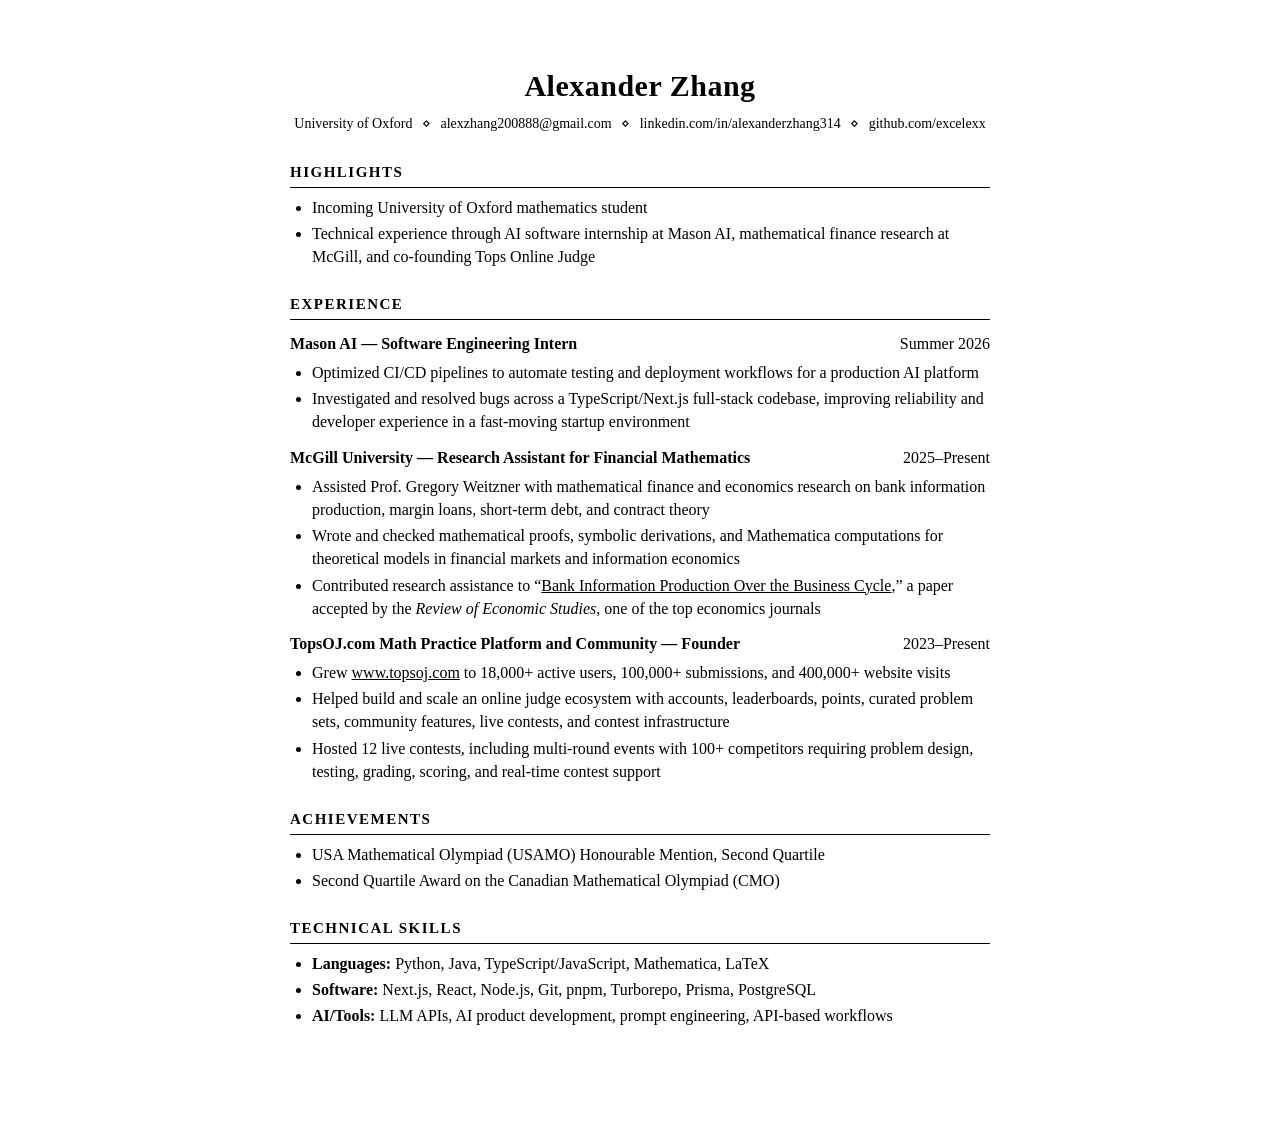
==== index.html @ 6cf53dfe "Update contact email and link Review of Economic Studies paper Co-Authored-By: Claude Opus 4.8 (1M c" ====
<!DOCTYPE html>
<html lang="en">
<head>
  <meta charset="utf-8">
  <meta name="viewport" content="width=device-width, initial-scale=1">
  <title>Alexander Zhang</title>
  <style>
    html {
      -webkit-text-size-adjust: 100%;
    }

    body {
      font-family: "Times New Roman", Times, serif;
      font-size: 16px;
      line-height: 1.45;
      color: #000;
      background: #fff;
      margin: 0;
    }

    .page {
      max-width: 700px;
      margin: 0 auto;
      padding: 64px 24px 96px;
    }

    h1 {
      text-align: center;
      font-size: 30px;
      font-weight: bold;
      margin: 0 0 6px;
      letter-spacing: 0.5px;
    }

    .contact {
      text-align: center;
      font-size: 14px;
      margin: 0 0 28px;
    }

    .contact a {
      color: #000;
      text-decoration: none;
    }

    .contact a:hover {
      text-decoration: underline;
    }

    .sep {
      margin: 0 6px;
      color: #000;
    }

    h2 {
      font-size: 15px;
      font-weight: bold;
      text-transform: uppercase;
      letter-spacing: 1.5px;
      margin: 26px 0 8px;
      padding-bottom: 3px;
      border-bottom: 1px solid #000;
    }

    .entry {
      display: flex;
      justify-content: space-between;
      align-items: baseline;
      gap: 12px;
      margin-top: 12px;
    }

    .entry .role {
      font-weight: bold;
    }

    .entry .date {
      white-space: nowrap;
    }

    ul {
      margin: 6px 0 0;
      padding-left: 22px;
    }

    li {
      margin: 3px 0;
    }

    a {
      color: #000;
    }

    em {
      font-style: italic;
    }

    @media (max-width: 480px) {
      .page { padding: 40px 18px 64px; }
      h1 { font-size: 26px; }
      .entry { flex-direction: column; gap: 0; }
    }
  </style>
</head>
<body>
  <main class="page">
    <h1>Alexander Zhang</h1>
    <p class="contact">
      University of Oxford
      <span class="sep">&#8900;</span>
      <a href="mailto:alexzhang200888@gmail.com">alexzhang200888@gmail.com</a>
      <span class="sep">&#8900;</span>
      <a href="https://www.linkedin.com/in/alexanderzhang314" target="_blank" rel="noopener">linkedin.com/in/alexanderzhang314</a>
      <span class="sep">&#8900;</span>
      <a href="https://github.com/excelexx" target="_blank" rel="noopener">github.com/excelexx</a>
    </p>

    <section>
      <h2>Highlights</h2>
      <ul>
        <li>Incoming University of Oxford mathematics student</li>
        <li>Technical experience through AI software internship at Mason AI, mathematical finance research at McGill, and co-founding Tops Online Judge</li>
      </ul>
    </section>

    <section>
      <h2>Experience</h2>

      <div class="entry">
        <span class="role">Mason AI &mdash; Software Engineering Intern</span>
        <span class="date">Summer 2026</span>
      </div>
      <ul>
        <li>Optimized CI/CD pipelines to automate testing and deployment workflows for a production AI platform</li>
        <li>Investigated and resolved bugs across a TypeScript/Next.js full-stack codebase, improving reliability and developer experience in a fast-moving startup environment</li>
      </ul>

      <div class="entry">
        <span class="role">McGill University &mdash; Research Assistant for Financial Mathematics</span>
        <span class="date">2025&ndash;Present</span>
      </div>
      <ul>
        <li>Assisted Prof. Gregory Weitzner with mathematical finance and economics research on bank information production, margin loans, short-term debt, and contract theory</li>
        <li>Wrote and checked mathematical proofs, symbolic derivations, and Mathematica computations for theoretical models in financial markets and information economics</li>
        <li>Contributed research assistance to &ldquo;<a href="https://www.restud.com/bank-information-production-over-the-business-cycle/" target="_blank" rel="noopener">Bank Information Production Over the Business Cycle</a>,&rdquo; a paper accepted by the <em>Review of Economic Studies</em>, one of the top economics journals</li>
      </ul>

      <div class="entry">
        <span class="role">TopsOJ.com Math Practice Platform and Community &mdash; Founder</span>
        <span class="date">2023&ndash;Present</span>
      </div>
      <ul>
        <li>Grew <a href="https://www.topsoj.com" target="_blank" rel="noopener">www.topsoj.com</a> to 18,000+ active users, 100,000+ submissions, and 400,000+ website visits</li>
        <li>Helped build and scale an online judge ecosystem with accounts, leaderboards, points, curated problem sets, community features, live contests, and contest infrastructure</li>
        <li>Hosted 12 live contests, including multi-round events with 100+ competitors requiring problem design, testing, grading, scoring, and real-time contest support</li>
      </ul>
    </section>

    <section>
      <h2>Achievements</h2>
      <ul>
        <li>USA Mathematical Olympiad (USAMO) Honourable Mention, Second Quartile</li>
        <li>Second Quartile Award on the Canadian Mathematical Olympiad (CMO)</li>
      </ul>
    </section>

    <section>
      <h2>Technical Skills</h2>
      <ul>
        <li><strong>Languages:</strong> Python, Java, TypeScript/JavaScript, Mathematica, LaTeX</li>
        <li><strong>Software:</strong> Next.js, React, Node.js, Git, pnpm, Turborepo, Prisma, PostgreSQL</li>
        <li><strong>AI/Tools:</strong> LLM APIs, AI product development, prompt engineering, API-based workflows</li>
      </ul>
    </section>
  </main>
</body>
</html>
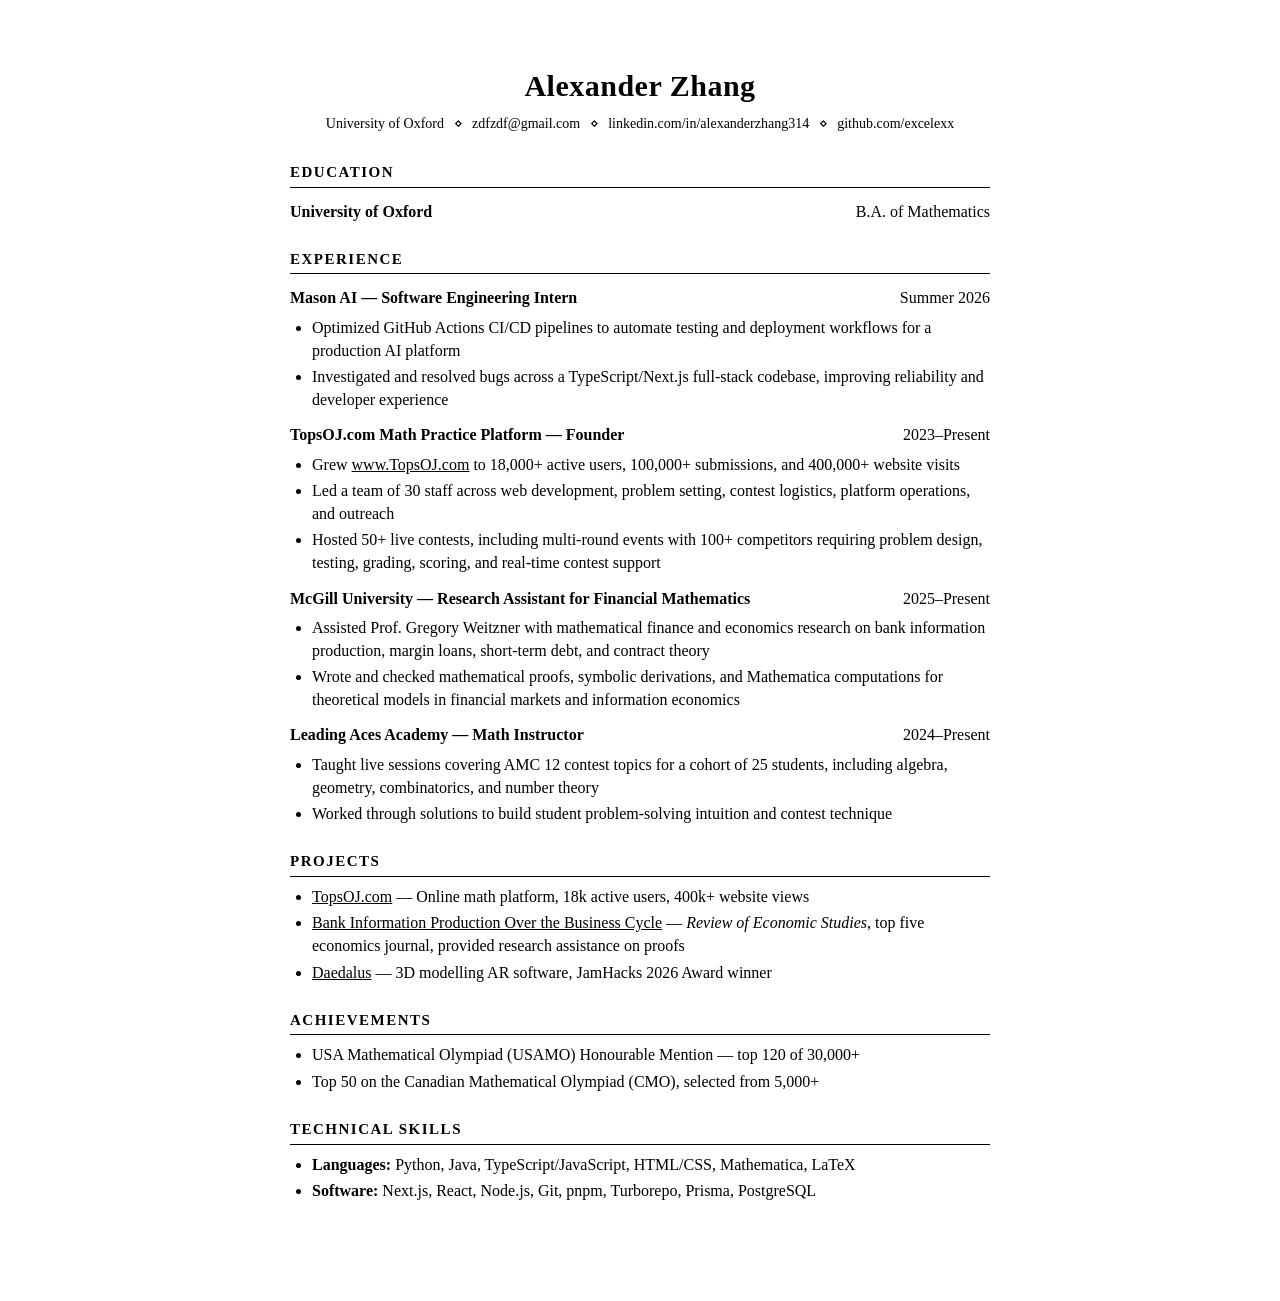
==== commit fa005b3f: "Update site content to match latest resume Restructure the personal site to mirror the resume: add E" ====
--- a/index.html
+++ b/index.html
@@ -108,7 +108,7 @@
     <p class="contact">
       University of Oxford
       <span class="sep">&#8900;</span>
-      <a href="mailto:alexzhang200888@gmail.com">alexzhang200888@gmail.com</a>
+      <a href="mailto:zdfzdf@gmail.com">zdfzdf@gmail.com</a>
       <span class="sep">&#8900;</span>
       <a href="https://www.linkedin.com/in/alexanderzhang314" target="_blank" rel="noopener">linkedin.com/in/alexanderzhang314</a>
       <span class="sep">&#8900;</span>
@@ -116,11 +116,11 @@
     </p>
 
     <section>
-      <h2>Highlights</h2>
-      <ul>
-        <li>Incoming University of Oxford mathematics student</li>
-        <li>Technical experience through AI software internship at Mason AI, mathematical finance research at McGill, and co-founding Tops Online Judge</li>
-      </ul>
+      <h2>Education</h2>
+      <div class="entry">
+        <span class="role">University of Oxford</span>
+        <span class="date">B.A. of Mathematics</span>
+      </div>
     </section>
 
     <section>
@@ -131,8 +131,18 @@
         <span class="date">Summer 2026</span>
       </div>
       <ul>
-        <li>Optimized CI/CD pipelines to automate testing and deployment workflows for a production AI platform</li>
-        <li>Investigated and resolved bugs across a TypeScript/Next.js full-stack codebase, improving reliability and developer experience in a fast-moving startup environment</li>
+        <li>Optimized GitHub Actions CI/CD pipelines to automate testing and deployment workflows for a production AI platform</li>
+        <li>Investigated and resolved bugs across a TypeScript/Next.js full-stack codebase, improving reliability and developer experience</li>
+      </ul>
+
+      <div class="entry">
+        <span class="role">TopsOJ.com Math Practice Platform &mdash; Founder</span>
+        <span class="date">2023&ndash;Present</span>
+      </div>
+      <ul>
+        <li>Grew <a href="https://www.topsoj.com" target="_blank" rel="noopener">www.TopsOJ.com</a> to 18,000+ active users, 100,000+ submissions, and 400,000+ website visits</li>
+        <li>Led a team of 30 staff across web development, problem setting, contest logistics, platform operations, and outreach</li>
+        <li>Hosted 50+ live contests, including multi-round events with 100+ competitors requiring problem design, testing, grading, scoring, and real-time contest support</li>
       </ul>
 
       <div class="entry">
@@ -142,34 +152,40 @@
       <ul>
         <li>Assisted Prof. Gregory Weitzner with mathematical finance and economics research on bank information production, margin loans, short-term debt, and contract theory</li>
         <li>Wrote and checked mathematical proofs, symbolic derivations, and Mathematica computations for theoretical models in financial markets and information economics</li>
-        <li>Contributed research assistance to &ldquo;<a href="https://www.restud.com/bank-information-production-over-the-business-cycle/" target="_blank" rel="noopener">Bank Information Production Over the Business Cycle</a>,&rdquo; a paper accepted by the <em>Review of Economic Studies</em>, one of the top economics journals</li>
       </ul>
 
       <div class="entry">
-        <span class="role">TopsOJ.com Math Practice Platform and Community &mdash; Founder</span>
-        <span class="date">2023&ndash;Present</span>
+        <span class="role">Leading Aces Academy &mdash; Math Instructor</span>
+        <span class="date">2024&ndash;Present</span>
       </div>
       <ul>
-        <li>Grew <a href="https://www.topsoj.com" target="_blank" rel="noopener">www.topsoj.com</a> to 18,000+ active users, 100,000+ submissions, and 400,000+ website visits</li>
-        <li>Helped build and scale an online judge ecosystem with accounts, leaderboards, points, curated problem sets, community features, live contests, and contest infrastructure</li>
-        <li>Hosted 12 live contests, including multi-round events with 100+ competitors requiring problem design, testing, grading, scoring, and real-time contest support</li>
+        <li>Taught live sessions covering AMC 12 contest topics for a cohort of 25 students, including algebra, geometry, combinatorics, and number theory</li>
+        <li>Worked through solutions to build student problem-solving intuition and contest technique</li>
+      </ul>
+    </section>
+
+    <section>
+      <h2>Projects</h2>
+      <ul>
+        <li><a href="https://www.topsoj.com" target="_blank" rel="noopener">TopsOJ.com</a> &mdash; Online math platform, 18k active users, 400k+ website views</li>
+        <li><a href="https://www.restud.com/bank-information-production-over-the-business-cycle/" target="_blank" rel="noopener">Bank Information Production Over the Business Cycle</a> &mdash; <em>Review of Economic Studies</em>, top five economics journal, provided research assistance on proofs</li>
+        <li><a href="https://github.com/Festyve/Daedalus" target="_blank" rel="noopener">Daedalus</a> &mdash; 3D modelling AR software, JamHacks 2026 Award winner</li>
       </ul>
     </section>
 
     <section>
       <h2>Achievements</h2>
       <ul>
-        <li>USA Mathematical Olympiad (USAMO) Honourable Mention, Second Quartile</li>
-        <li>Second Quartile Award on the Canadian Mathematical Olympiad (CMO)</li>
+        <li>USA Mathematical Olympiad (USAMO) Honourable Mention &mdash; top 120 of 30,000+</li>
+        <li>Top 50 on the Canadian Mathematical Olympiad (CMO), selected from 5,000+</li>
       </ul>
     </section>
 
     <section>
       <h2>Technical Skills</h2>
       <ul>
-        <li><strong>Languages:</strong> Python, Java, TypeScript/JavaScript, Mathematica, LaTeX</li>
+        <li><strong>Languages:</strong> Python, Java, TypeScript/JavaScript, HTML/CSS, Mathematica, LaTeX</li>
         <li><strong>Software:</strong> Next.js, React, Node.js, Git, pnpm, Turborepo, Prisma, PostgreSQL</li>
-        <li><strong>AI/Tools:</strong> LLM APIs, AI product development, prompt engineering, API-based workflows</li>
       </ul>
     </section>
   </main>
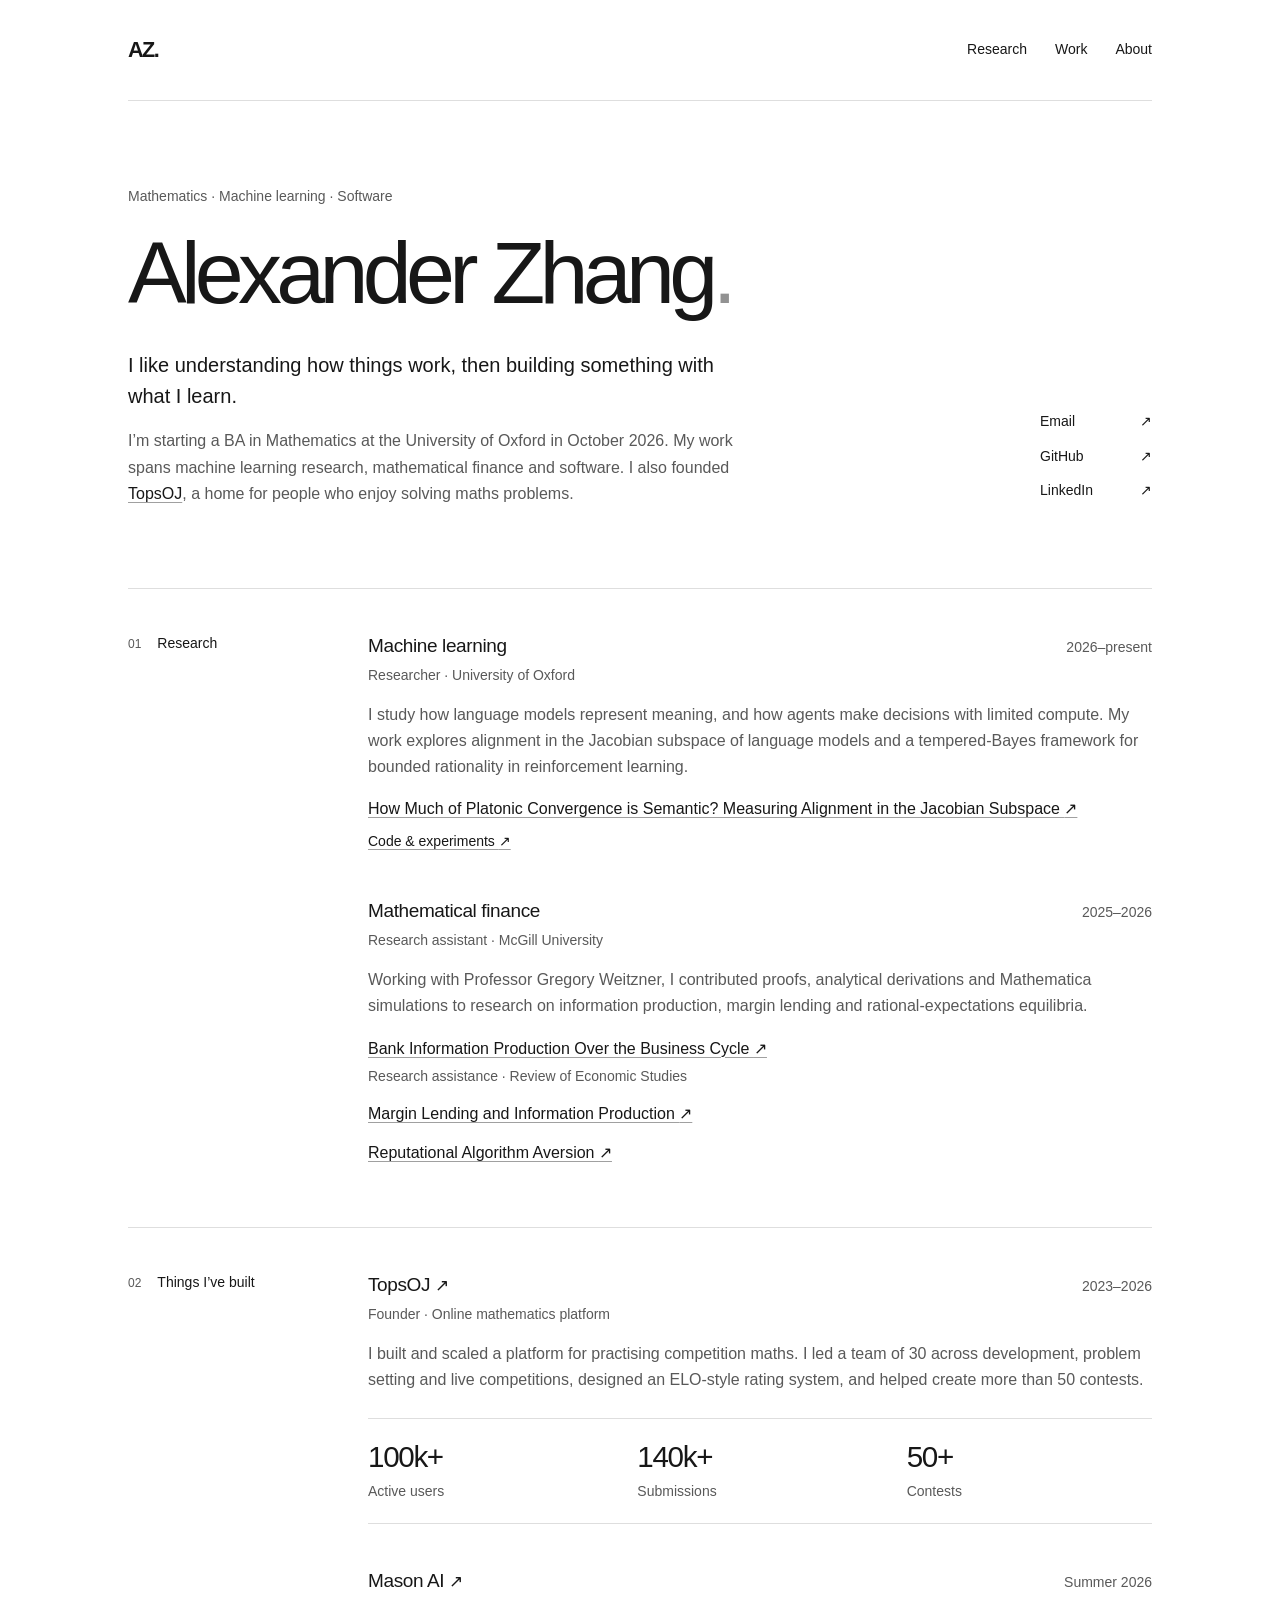
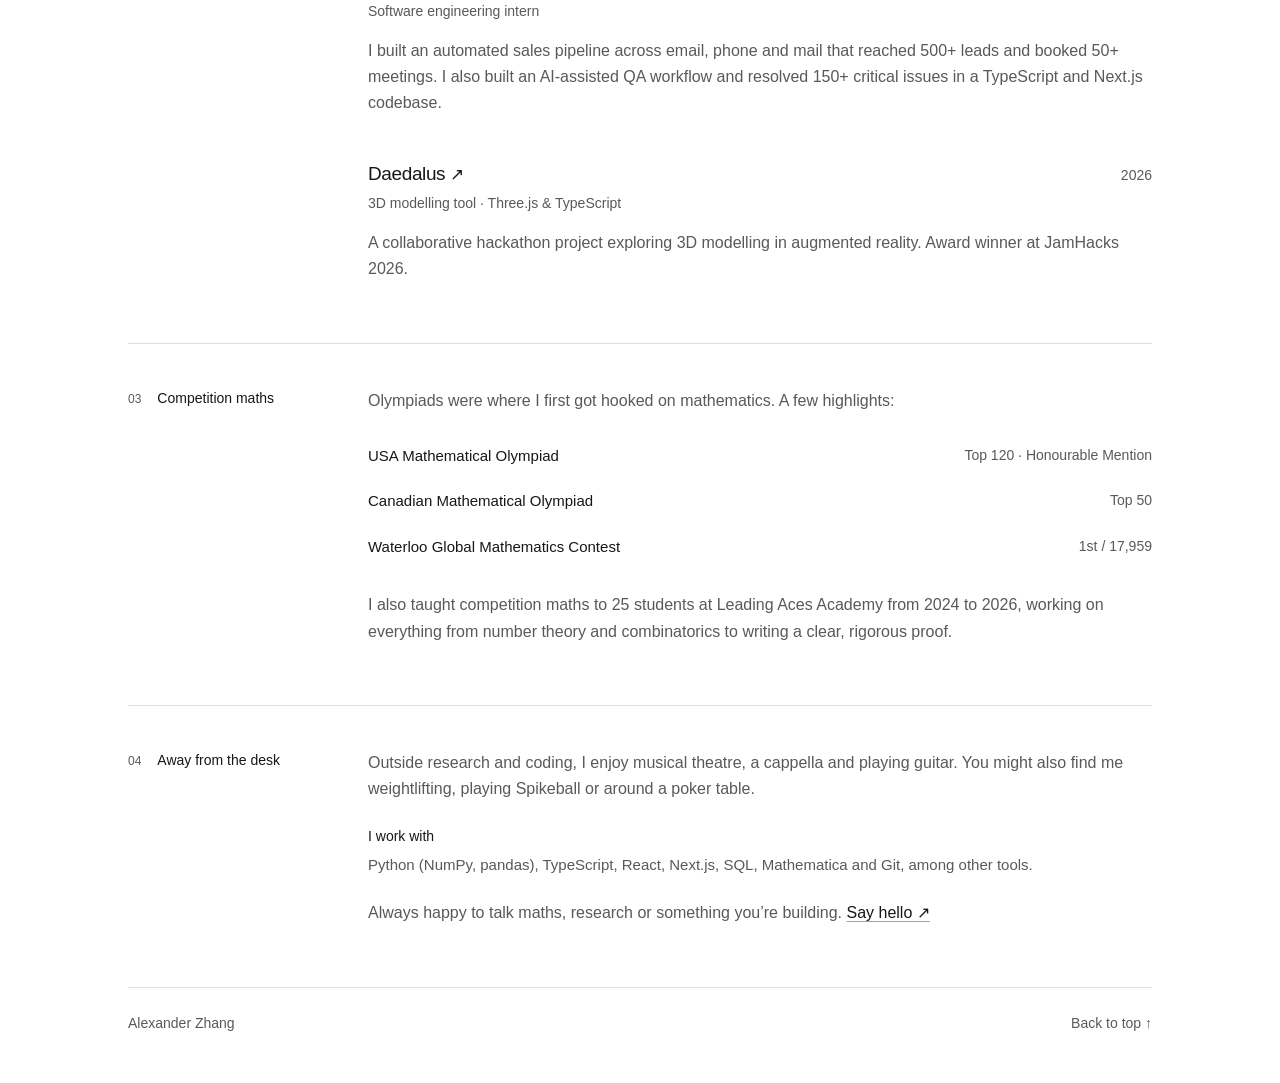
==== commit 84e648bd: "Redesign personal website with updated research and projects" ====
--- a/index.html
+++ b/index.html
@@ -1,193 +1,159 @@
 <!DOCTYPE html>
 <html lang="en">
-<head>
-  <meta charset="utf-8">
-  <meta name="viewport" content="width=device-width, initial-scale=1">
-  <title>Alexander Zhang</title>
-  <style>
-    html {
-      -webkit-text-size-adjust: 100%;
-    }
+  <head>
+    <meta charset="utf-8">
+    <meta name="viewport" content="width=device-width, initial-scale=1">
+    <meta name="color-scheme" content="light">
+    <meta name="theme-color" content="#ffffff">
+    <meta name="description" content="Alexander Zhang — mathematics, machine learning research and software. Incoming Oxford mathematics student, researcher and founder of TopsOJ.">
+    <meta property="og:type" content="website">
+    <meta property="og:title" content="Alexander Zhang">
+    <meta property="og:description" content="Mathematics, machine learning research and software. Starting Mathematics at Oxford in October 2026.">
+    <meta property="og:url" content="https://excelexx.github.io/">
+    <link rel="canonical" href="https://excelexx.github.io/">
+    <link rel="stylesheet" href="styles.css">
+    <title>Alexander Zhang</title>
+  </head>
+  <body id="top">
+    <a class="skip-link" href="#main">Skip to content</a>
+    <div class="page">
+      <header class="site-header">
+        <a class="wordmark" href="#top" aria-label="Alexander Zhang, back to top">AZ.</a>
+        <nav aria-label="Main navigation">
+          <a href="#research">Research</a>
+          <a href="#work">Work</a>
+          <a href="#about">About</a>
+        </nav>
+      </header>
 
-    body {
-      font-family: "Times New Roman", Times, serif;
-      font-size: 16px;
-      line-height: 1.45;
-      color: #000;
-      background: #fff;
-      margin: 0;
-    }
+      <main id="main" tabindex="-1">
+        <section class="intro" aria-labelledby="name">
+          <p class="eyebrow">Mathematics · Machine learning · Software</p>
+          <h1 id="name">Alexander Zhang<span class="name-period">.</span></h1>
+          <div class="intro-bottom">
+            <div class="intro-copy">
+              <p>I like understanding how things work, then building something with what I learn.</p>
+              <p>I’m starting a BA in Mathematics at the University of Oxford in October 2026. My work spans machine learning research, mathematical finance and software. I also founded <a href="https://www.topsoj.com">TopsOJ</a>, a home for people who enjoy solving maths problems.</p>
+            </div>
+            <ul class="contact-links" aria-label="Contact and profiles">
+              <li><a href="mailto:alexzhang200888@gmail.com">Email <span aria-hidden="true">↗</span></a></li>
+              <li><a href="https://github.com/excelexx">GitHub <span aria-hidden="true">↗</span></a></li>
+              <li><a href="https://www.linkedin.com/in/alexanderzhang314">LinkedIn <span aria-hidden="true">↗</span></a></li>
+            </ul>
+          </div>
+        </section>
 
-    .page {
-      max-width: 700px;
-      margin: 0 auto;
-      padding: 64px 24px 96px;
-    }
+        <section class="section" id="research" aria-labelledby="research-heading">
+          <div class="section-label">
+            <span class="section-number" aria-hidden="true">01</span>
+            <h2 id="research-heading">Research</h2>
+          </div>
+          <div class="section-content">
+            <article class="entry">
+              <div class="entry-heading">
+                <h3>Machine learning</h3>
+                <p class="date">2026–present</p>
+              </div>
+              <p class="role">Researcher · University of Oxford</p>
+              <p>I study how language models represent meaning, and how agents make decisions with limited compute. My work explores alignment in the Jacobian subspace of language models and a tempered-Bayes framework for bounded rationality in reinforcement learning.</p>
+              <a class="paper-link" href="https://github.com/excelexx/jspace-convergence/blob/main/paper/neurips_2026.pdf">
+                How Much of Platonic Convergence is Semantic? Measuring Alignment in the Jacobian Subspace <span aria-hidden="true">↗</span>
+              </a>
+              <p class="entry-links"><a href="https://github.com/excelexx/jspace-convergence">Code &amp; experiments <span aria-hidden="true">↗</span></a></p>
+            </article>
 
-    h1 {
-      text-align: center;
-      font-size: 30px;
-      font-weight: bold;
-      margin: 0 0 6px;
-      letter-spacing: 0.5px;
-    }
+            <article class="entry">
+              <div class="entry-heading">
+                <h3>Mathematical finance</h3>
+                <p class="date">2025–2026</p>
+              </div>
+              <p class="role">Research assistant · McGill University</p>
+              <p>Working with Professor Gregory Weitzner, I contributed proofs, analytical derivations and Mathematica simulations to research on information production, margin lending and rational-expectations equilibria.</p>
+              <ul class="paper-list">
+                <li>
+                  <a href="https://www.restud.com/bank-information-production-over-the-business-cycle/">Bank Information Production Over the Business Cycle <span aria-hidden="true">↗</span></a>
+                  <span class="paper-note">Research assistance · Review of Economic Studies</span>
+                </li>
+                <li><a href="https://papers.ssrn.com/sol3/papers.cfm?abstract_id=3488797">Margin Lending and Information Production <span aria-hidden="true">↗</span></a></li>
+                <li><a href="https://arxiv.org/abs/2402.15418">Reputational Algorithm Aversion <span aria-hidden="true">↗</span></a></li>
+              </ul>
+            </article>
+          </div>
+        </section>
 
-    .contact {
-      text-align: center;
-      font-size: 14px;
-      margin: 0 0 28px;
-    }
+        <section class="section" id="work" aria-labelledby="work-heading">
+          <div class="section-label">
+            <span class="section-number" aria-hidden="true">02</span>
+            <h2 id="work-heading">Things I’ve built</h2>
+          </div>
+          <div class="section-content">
+            <article class="entry">
+              <div class="entry-heading">
+                <h3><a href="https://www.topsoj.com">TopsOJ <span aria-hidden="true">↗</span></a></h3>
+                <p class="date">2023–2026</p>
+              </div>
+              <p class="role">Founder · Online mathematics platform</p>
+              <p>I built and scaled a platform for practising competition maths. I led a team of 30 across development, problem setting and live competitions, designed an ELO-style rating system, and helped create more than 50 contests.</p>
+              <dl class="stats">
+                <div><dt>Active users</dt><dd>100k+</dd></div>
+                <div><dt>Submissions</dt><dd>140k+</dd></div>
+                <div><dt>Contests</dt><dd>50+</dd></div>
+              </dl>
+            </article>
 
-    .contact a {
-      color: #000;
-      text-decoration: none;
-    }
+            <article class="entry">
+              <div class="entry-heading">
+                <h3><a href="https://usemason.ai">Mason AI <span aria-hidden="true">↗</span></a></h3>
+                <p class="date">Summer 2026</p>
+              </div>
+              <p class="role">Software engineering intern</p>
+              <p>I built an automated sales pipeline across email, phone and mail that reached 500+ leads and booked 50+ meetings. I also built an AI-assisted QA workflow and resolved 150+ critical issues in a TypeScript and Next.js codebase.</p>
+            </article>
 
-    .contact a:hover {
-      text-decoration: underline;
-    }
+            <article class="entry">
+              <div class="entry-heading">
+                <h3><a href="https://github.com/Festyve/Daedalus">Daedalus <span aria-hidden="true">↗</span></a></h3>
+                <p class="date">2026</p>
+              </div>
+              <p class="role">3D modelling tool · Three.js &amp; TypeScript</p>
+              <p>A collaborative hackathon project exploring 3D modelling in augmented reality. Award winner at JamHacks 2026.</p>
+            </article>
+          </div>
+        </section>
 
-    .sep {
-      margin: 0 6px;
-      color: #000;
-    }
+        <section class="section" aria-labelledby="maths-heading">
+          <div class="section-label">
+            <span class="section-number" aria-hidden="true">03</span>
+            <h2 id="maths-heading">Competition maths</h2>
+          </div>
+          <div class="section-content">
+            <p class="section-intro">Olympiads were where I first got hooked on mathematics. A few highlights:</p>
+            <dl class="distinctions">
+              <div><dt>USA Mathematical Olympiad</dt><dd>Top 120 · Honourable Mention</dd></div>
+              <div><dt>Canadian Mathematical Olympiad</dt><dd>Top 50</dd></div>
+              <div><dt>Waterloo Global Mathematics Contest</dt><dd>1st / 17,959</dd></div>
+            </dl>
+            <p>I also taught competition maths to 25 students at Leading Aces Academy from 2024 to 2026, working on everything from number theory and combinatorics to writing a clear, rigorous proof.</p>
+          </div>
+        </section>
 
-    h2 {
-      font-size: 15px;
-      font-weight: bold;
-      text-transform: uppercase;
-      letter-spacing: 1.5px;
-      margin: 26px 0 8px;
-      padding-bottom: 3px;
-      border-bottom: 1px solid #000;
-    }
+        <section class="section" id="about" aria-labelledby="about-heading">
+          <div class="section-label">
+            <span class="section-number" aria-hidden="true">04</span>
+            <h2 id="about-heading">Away from the desk</h2>
+          </div>
+          <div class="section-content about-copy">
+            <p>Outside research and coding, I enjoy musical theatre, a cappella and playing guitar. You might also find me weightlifting, playing Spikeball or around a poker table.</p>
+            <p class="toolkit"><span class="small-label">I work with</span>Python (NumPy, pandas), TypeScript, React, Next.js, SQL, Mathematica and Git, among other tools.</p>
+            <p class="say-hello">Always happy to talk maths, research or something you’re building. <a href="mailto:alexzhang200888@gmail.com">Say hello <span aria-hidden="true">↗</span></a></p>
+          </div>
+        </section>
+      </main>
 
-    .entry {
-      display: flex;
-      justify-content: space-between;
-      align-items: baseline;
-      gap: 12px;
-      margin-top: 12px;
-    }
-
-    .entry .role {
-      font-weight: bold;
-    }
-
-    .entry .date {
-      white-space: nowrap;
-    }
-
-    ul {
-      margin: 6px 0 0;
-      padding-left: 22px;
-    }
-
-    li {
-      margin: 3px 0;
-    }
-
-    a {
-      color: #000;
-    }
-
-    em {
-      font-style: italic;
-    }
-
-    @media (max-width: 480px) {
-      .page { padding: 40px 18px 64px; }
-      h1 { font-size: 26px; }
-      .entry { flex-direction: column; gap: 0; }
-    }
-  </style>
-</head>
-<body>
-  <main class="page">
-    <h1>Alexander Zhang</h1>
-    <p class="contact">
-      University of Oxford
-      <span class="sep">&#8900;</span>
-      <a href="mailto:zdfzdf@gmail.com">zdfzdf@gmail.com</a>
-      <span class="sep">&#8900;</span>
-      <a href="https://www.linkedin.com/in/alexanderzhang314" target="_blank" rel="noopener">linkedin.com/in/alexanderzhang314</a>
-      <span class="sep">&#8900;</span>
-      <a href="https://github.com/excelexx" target="_blank" rel="noopener">github.com/excelexx</a>
-    </p>
-
-    <section>
-      <h2>Education</h2>
-      <div class="entry">
-        <span class="role">University of Oxford</span>
-        <span class="date">B.A. of Mathematics</span>
-      </div>
-    </section>
-
-    <section>
-      <h2>Experience</h2>
-
-      <div class="entry">
-        <span class="role">Mason AI &mdash; Software Engineering Intern</span>
-        <span class="date">Summer 2026</span>
-      </div>
-      <ul>
-        <li>Optimized GitHub Actions CI/CD pipelines to automate testing and deployment workflows for a production AI platform</li>
-        <li>Investigated and resolved bugs across a TypeScript/Next.js full-stack codebase, improving reliability and developer experience</li>
-      </ul>
-
-      <div class="entry">
-        <span class="role">TopsOJ.com Math Practice Platform &mdash; Founder</span>
-        <span class="date">2023&ndash;Present</span>
-      </div>
-      <ul>
-        <li>Grew <a href="https://www.topsoj.com" target="_blank" rel="noopener">www.TopsOJ.com</a> to 18,000+ active users, 100,000+ submissions, and 400,000+ website visits</li>
-        <li>Led a team of 30 staff across web development, problem setting, contest logistics, platform operations, and outreach</li>
-        <li>Hosted 50+ live contests, including multi-round events with 100+ competitors requiring problem design, testing, grading, scoring, and real-time contest support</li>
-      </ul>
-
-      <div class="entry">
-        <span class="role">McGill University &mdash; Research Assistant for Financial Mathematics</span>
-        <span class="date">2025&ndash;Present</span>
-      </div>
-      <ul>
-        <li>Assisted Prof. Gregory Weitzner with mathematical finance and economics research on bank information production, margin loans, short-term debt, and contract theory</li>
-        <li>Wrote and checked mathematical proofs, symbolic derivations, and Mathematica computations for theoretical models in financial markets and information economics</li>
-      </ul>
-
-      <div class="entry">
-        <span class="role">Leading Aces Academy &mdash; Math Instructor</span>
-        <span class="date">2024&ndash;Present</span>
-      </div>
-      <ul>
-        <li>Taught live sessions covering AMC 12 contest topics for a cohort of 25 students, including algebra, geometry, combinatorics, and number theory</li>
-        <li>Worked through solutions to build student problem-solving intuition and contest technique</li>
-      </ul>
-    </section>
-
-    <section>
-      <h2>Projects</h2>
-      <ul>
-        <li><a href="https://www.topsoj.com" target="_blank" rel="noopener">TopsOJ.com</a> &mdash; Online math platform, 18k active users, 400k+ website views</li>
-        <li><a href="https://www.restud.com/bank-information-production-over-the-business-cycle/" target="_blank" rel="noopener">Bank Information Production Over the Business Cycle</a> &mdash; <em>Review of Economic Studies</em>, top five economics journal, provided research assistance on proofs</li>
-        <li><a href="https://github.com/Festyve/Daedalus" target="_blank" rel="noopener">Daedalus</a> &mdash; 3D modelling AR software, JamHacks 2026 Award winner</li>
-      </ul>
-    </section>
-
-    <section>
-      <h2>Achievements</h2>
-      <ul>
-        <li>USA Mathematical Olympiad (USAMO) Honourable Mention &mdash; top 120 of 30,000+</li>
-        <li>Top 50 on the Canadian Mathematical Olympiad (CMO), selected from 5,000+</li>
-      </ul>
-    </section>
-
-    <section>
-      <h2>Technical Skills</h2>
-      <ul>
-        <li><strong>Languages:</strong> Python, Java, TypeScript/JavaScript, HTML/CSS, Mathematica, LaTeX</li>
-        <li><strong>Software:</strong> Next.js, React, Node.js, Git, pnpm, Turborepo, Prisma, PostgreSQL</li>
-      </ul>
-    </section>
-  </main>
-</body>
+      <footer class="site-footer">
+        <p>Alexander Zhang</p>
+        <a href="#top">Back to top <span aria-hidden="true">↑</span></a>
+      </footer>
+    </div>
+  </body>
 </html>
--- a/styles.css
+++ b/styles.css
@@ -0,0 +1,175 @@
+:root {
+  color-scheme: light;
+  --ink: #171717;
+  --secondary: #595959;
+  --rule: #dedede;
+  --paper: #fff;
+  font-family: Helvetica, "Helvetica Neue", Arial, sans-serif;
+  font-size: 16px;
+  font-synthesis: none;
+  -webkit-text-size-adjust: 100%;
+}
+
+* { box-sizing: border-box; }
+html { scroll-padding-top: 2rem; }
+body {
+  margin: 0;
+  background: var(--paper);
+  color: var(--ink);
+  line-height: 1.65;
+  -webkit-font-smoothing: antialiased;
+}
+::selection { color: var(--paper); background: var(--ink); }
+a {
+  color: inherit;
+  text-decoration-color: #a0a0a0;
+  text-decoration-thickness: 1px;
+  text-underline-offset: 0.2em;
+}
+a:hover { text-decoration-color: var(--ink); }
+a:focus-visible {
+  outline: 2px solid var(--ink);
+  outline-offset: 5px;
+  border-radius: 1px;
+}
+p, h1, h2, h3, ul, dl, dd { margin: 0; }
+.page { width: min(100% - 5rem, 64rem); margin-inline: auto; }
+.site-header {
+  display: flex;
+  align-items: center;
+  justify-content: space-between;
+  gap: 2rem;
+  padding-block: 2rem;
+  border-bottom: 1px solid var(--rule);
+}
+.wordmark {
+  font-size: 1.35rem;
+  font-weight: 700;
+  letter-spacing: -0.07em;
+  text-decoration: none;
+}
+nav { display: flex; flex-wrap: wrap; gap: 1.75rem; font-size: 0.875rem; }
+nav a, .contact-links a, .site-footer a { text-decoration: none; }
+nav a:hover, .contact-links a:hover, .site-footer a:hover { text-decoration: underline; }
+.intro { padding-block: 5.25rem 5rem; }
+.eyebrow { font-size: 0.875rem; color: var(--secondary); margin-bottom: 1.25rem; }
+h1 {
+  font-size: clamp(2.9rem, 7.8vw, 5.5rem);
+  line-height: 1.03;
+  font-weight: 500;
+  letter-spacing: -0.065em;
+}
+.name-period { color: #929292; }
+.intro-bottom {
+  display: grid;
+  grid-template-columns: minmax(0, 38rem) auto;
+  gap: 4rem;
+  justify-content: space-between;
+  align-items: end;
+  margin-top: 2rem;
+}
+.intro-copy { max-width: 38rem; }
+.intro-copy p:first-child { font-size: 1.25rem; line-height: 1.55; margin-bottom: 1rem; }
+.intro-copy p + p { color: var(--secondary); }
+.intro-copy a { color: var(--ink); }
+.contact-links { list-style: none; padding: 0; min-width: 7rem; font-size: 0.875rem; }
+.contact-links a { display: flex; justify-content: space-between; gap: 2rem; padding-block: 0.35rem; }
+.section {
+  display: grid;
+  grid-template-columns: 12rem minmax(0, 1fr);
+  gap: 3rem;
+  padding-block: 2.75rem 3.75rem;
+  border-top: 1px solid var(--rule);
+}
+.section-label { display: flex; align-items: baseline; gap: 1rem; }
+.section-number { color: var(--secondary); font-size: 0.75rem; font-variant-numeric: tabular-nums; }
+h2 { font-size: 0.875rem; font-weight: 500; line-height: 1.5; }
+.section-content { min-width: 0; }
+.entry + .entry { margin-top: 2.75rem; }
+.entry-heading { display: flex; justify-content: space-between; align-items: baseline; gap: 1.5rem; }
+h3 { font-size: 1.1875rem; font-weight: 500; line-height: 1.35; letter-spacing: -0.02em; }
+h3 a { text-decoration: none; }
+h3 a:hover { text-decoration: underline; }
+h3 a span { font-size: 0.9em; }
+.date { color: var(--secondary); white-space: nowrap; font-size: 0.875rem; }
+.role { font-size: 0.875rem; color: var(--secondary); margin-top: 0.35rem; margin-bottom: 0.9rem; }
+.entry > p:not(.role, .date, .entry-links) { color: var(--secondary); }
+.paper-link { display: block; line-height: 1.55; margin-top: 1rem; }
+.entry-links { margin-top: 0.55rem; font-size: 0.875rem; }
+.paper-list { list-style: none; padding: 0; margin-top: 1rem; }
+.paper-list li + li { margin-top: 0.8rem; }
+.paper-note { display: block; font-size: 0.875rem; color: var(--secondary); margin-top: 0.2rem; }
+.stats {
+  display: grid;
+  grid-template-columns: repeat(3, minmax(0, 1fr));
+  gap: 1.5rem;
+  margin-top: 1.5rem;
+  padding-block: 1.25rem;
+  border-block: 1px solid var(--rule);
+}
+.stats div { display: flex; flex-direction: column; }
+.stats dt { font-size: 0.875rem; color: var(--secondary); }
+.stats dd { order: -1; font-size: 1.85rem; font-weight: 400; letter-spacing: -0.045em; line-height: 1.25; margin-bottom: 0.3rem; }
+.section-intro { margin-bottom: 1.2rem; color: var(--secondary); }
+.distinctions { margin-bottom: 1.4rem; }
+.distinctions div { display: grid; grid-template-columns: 1.15fr 1fr; gap: 1.5rem; padding-block: 0.65rem; }
+.distinctions dt { font-size: 0.9375rem; }
+.distinctions dd { font-size: 0.875rem; color: var(--secondary); text-align: right; }
+.distinctions + p { color: var(--secondary); }
+.about-copy > p { color: var(--secondary); }
+.about-copy > p + p { margin-top: 1.4rem; }
+.small-label { display: block; color: var(--ink); font-size: 0.875rem; margin-bottom: 0.3rem; }
+.toolkit { font-size: 0.9375rem; }
+.say-hello a { color: var(--ink); white-space: nowrap; }
+.site-footer {
+  display: flex;
+  justify-content: space-between;
+  gap: 1.5rem;
+  padding-block: 1.5rem 3rem;
+  border-top: 1px solid var(--rule);
+  color: var(--secondary);
+  font-size: 0.875rem;
+}
+.skip-link {
+  position: absolute;
+  top: -6rem;
+  left: 1rem;
+  padding: 0.6rem 1rem;
+  background: var(--ink);
+  color: var(--paper);
+  z-index: 1;
+}
+.skip-link:focus { top: 1rem; }
+@media (max-width: 800px) {
+  .page { width: calc(100% - 3rem); }
+  .intro { padding-block: 3.75rem; }
+  .intro-bottom { grid-template-columns: minmax(0, 1fr); gap: 1.5rem; }
+  .contact-links { display: flex; flex-wrap: wrap; gap: 1.75rem; }
+  .contact-links a { gap: 0.5rem; }
+  .section { grid-template-columns: minmax(0, 1fr); gap: 1.6rem; }
+  .section-label { gap: 0.7rem; }
+}
+@media (max-width: 480px) {
+  .page { width: calc(100% - 2.5rem); }
+  .site-header { padding-block: 1.4rem; gap: 1rem; }
+  nav { gap: 1.1rem; }
+  .intro { padding-block: 3.25rem; }
+  .eyebrow { font-size: 0.8125rem; }
+  .intro-copy p:first-child { font-size: 1.125rem; }
+  .section { padding-block: 2rem 2.75rem; }
+  .entry-heading { flex-direction: column; gap: 0.25rem; }
+  .entry + .entry { margin-top: 2.25rem; }
+  .stats { gap: 0.6rem; }
+  .stats dd { font-size: 1.65rem; }
+  .stats dt { font-size: 0.8125rem; }
+  .distinctions div { grid-template-columns: minmax(0, 1fr); gap: 0.15rem; padding-block: 0.65rem; }
+  .distinctions dd { text-align: left; }
+}
+@media print {
+  .page { width: 100%; }
+  .site-header, .contact-links, .site-footer, .skip-link { display: none; }
+  .intro { padding-block: 0 2rem; }
+  h1 { font-size: 3rem; }
+  .section { padding-block: 1.5rem; }
+  .entry { break-inside: avoid; }
+}
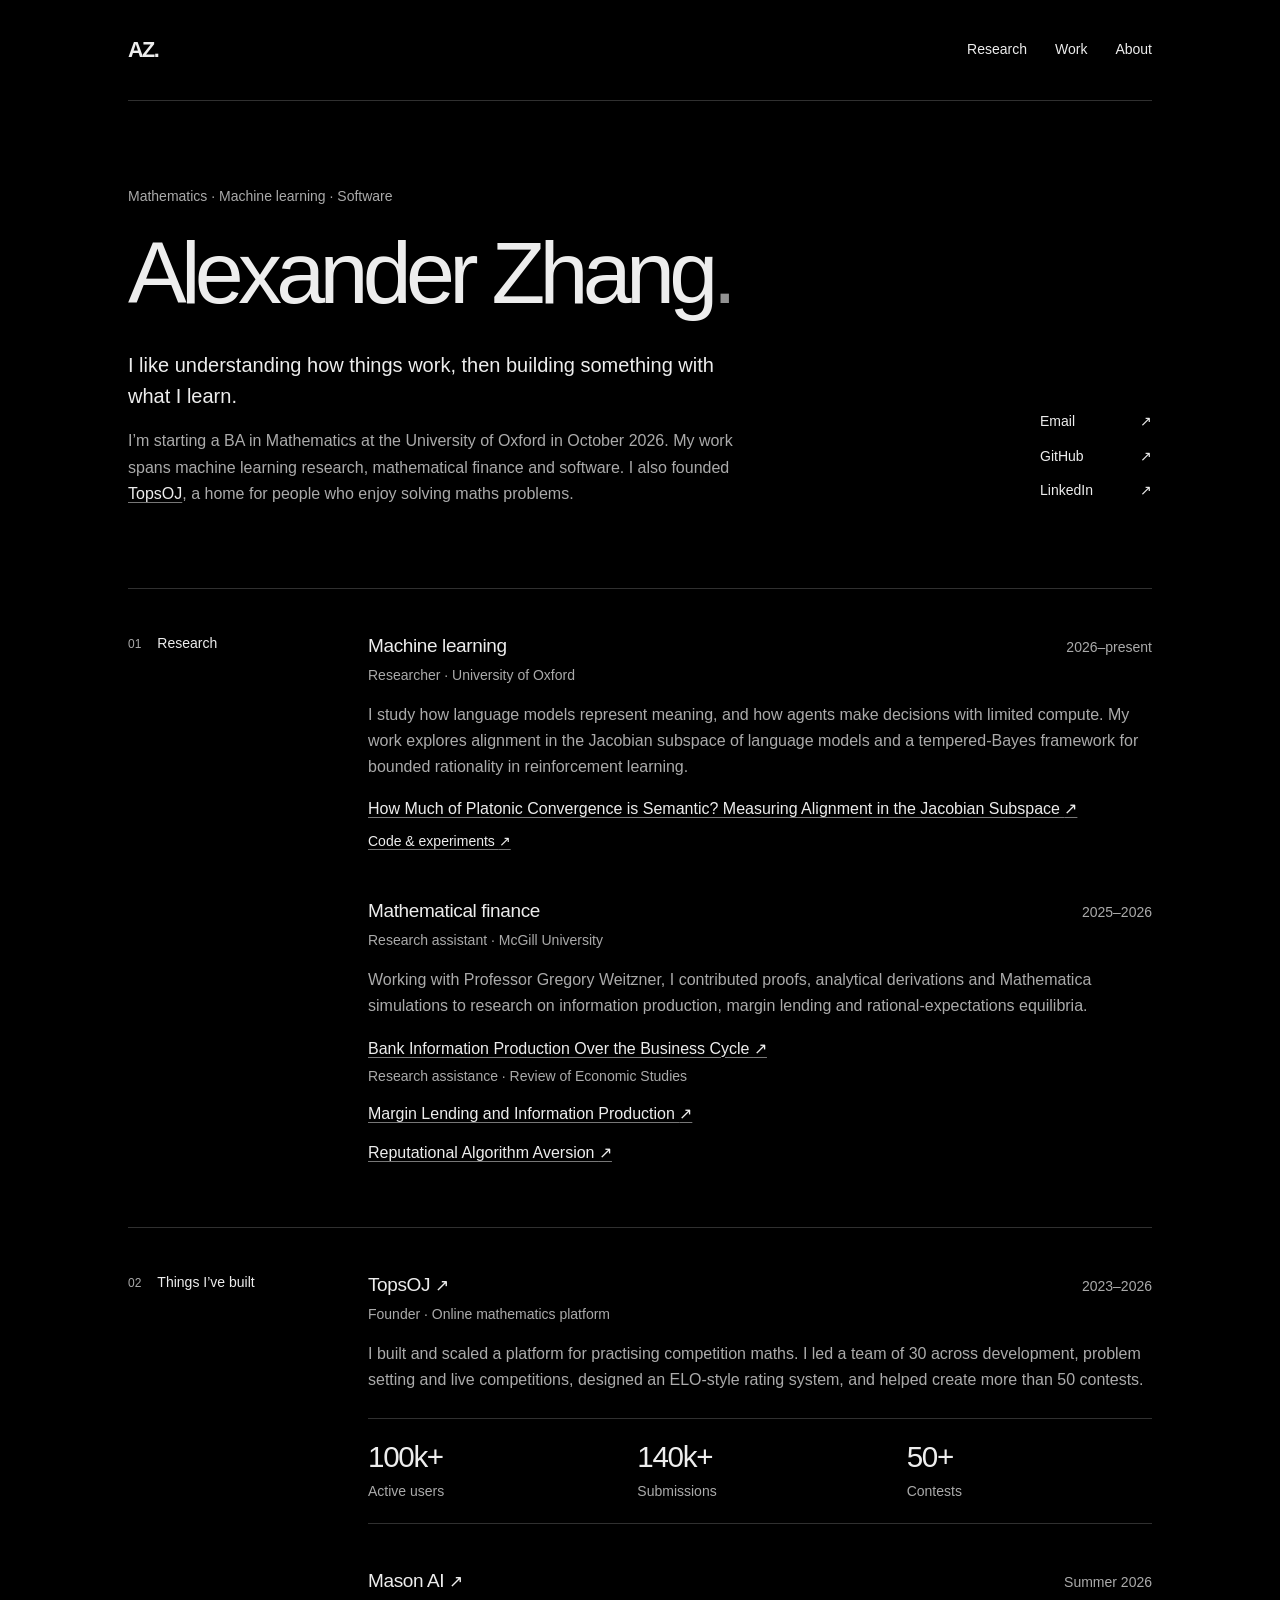
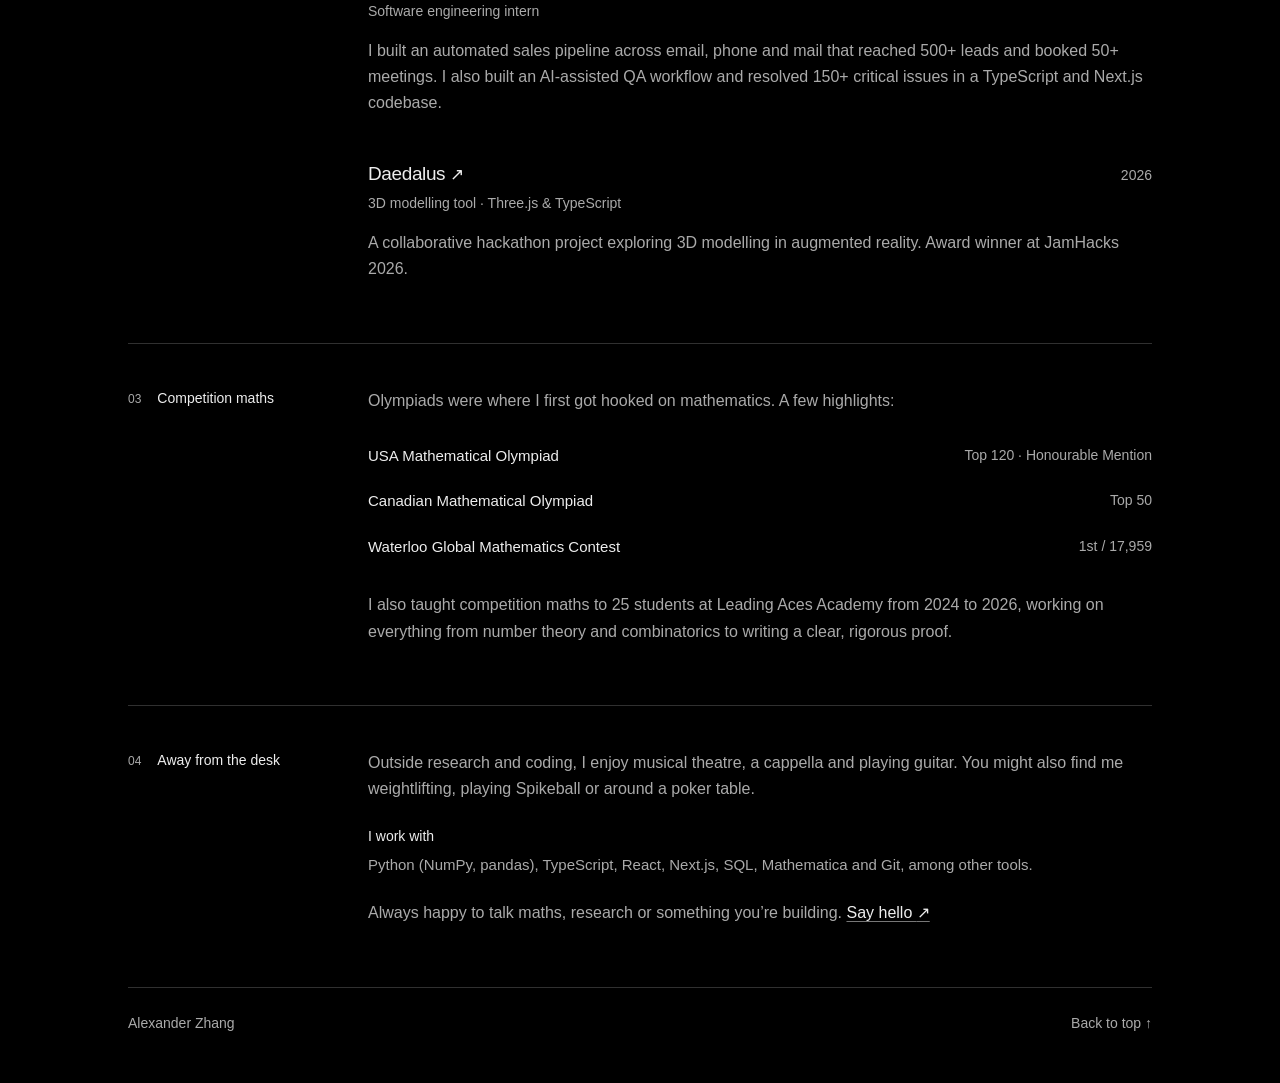
==== commit c3d266c0: "Switch personal website to a black background" ====
--- a/index.html
+++ b/index.html
@@ -3,8 +3,8 @@
   <head>
     <meta charset="utf-8">
     <meta name="viewport" content="width=device-width, initial-scale=1">
-    <meta name="color-scheme" content="light">
-    <meta name="theme-color" content="#ffffff">
+    <meta name="color-scheme" content="dark">
+    <meta name="theme-color" content="#000000">
     <meta name="description" content="Alexander Zhang — mathematics, machine learning research and software. Incoming Oxford mathematics student, researcher and founder of TopsOJ.">
     <meta property="og:type" content="website">
     <meta property="og:title" content="Alexander Zhang">
--- a/styles.css
+++ b/styles.css
@@ -1,9 +1,9 @@
 :root {
-  color-scheme: light;
-  --ink: #171717;
-  --secondary: #595959;
-  --rule: #dedede;
-  --paper: #fff;
+  color-scheme: dark;
+  --ink: #ededed;
+  --secondary: #aaa;
+  --rule: #303030;
+  --paper: #000;
   font-family: Helvetica, "Helvetica Neue", Arial, sans-serif;
   font-size: 16px;
   font-synthesis: none;
@@ -22,7 +22,7 @@
 ::selection { color: var(--paper); background: var(--ink); }
 a {
   color: inherit;
-  text-decoration-color: #a0a0a0;
+  text-decoration-color: #777;
   text-decoration-thickness: 1px;
   text-underline-offset: 0.2em;
 }
@@ -166,6 +166,13 @@
   .distinctions dd { text-align: left; }
 }
 @media print {
+  :root {
+    color-scheme: light;
+    --ink: #171717;
+    --secondary: #595959;
+    --rule: #dedede;
+    --paper: #fff;
+  }
   .page { width: 100%; }
   .site-header, .contact-links, .site-footer, .skip-link { display: none; }
   .intro { padding-block: 0 2rem; }
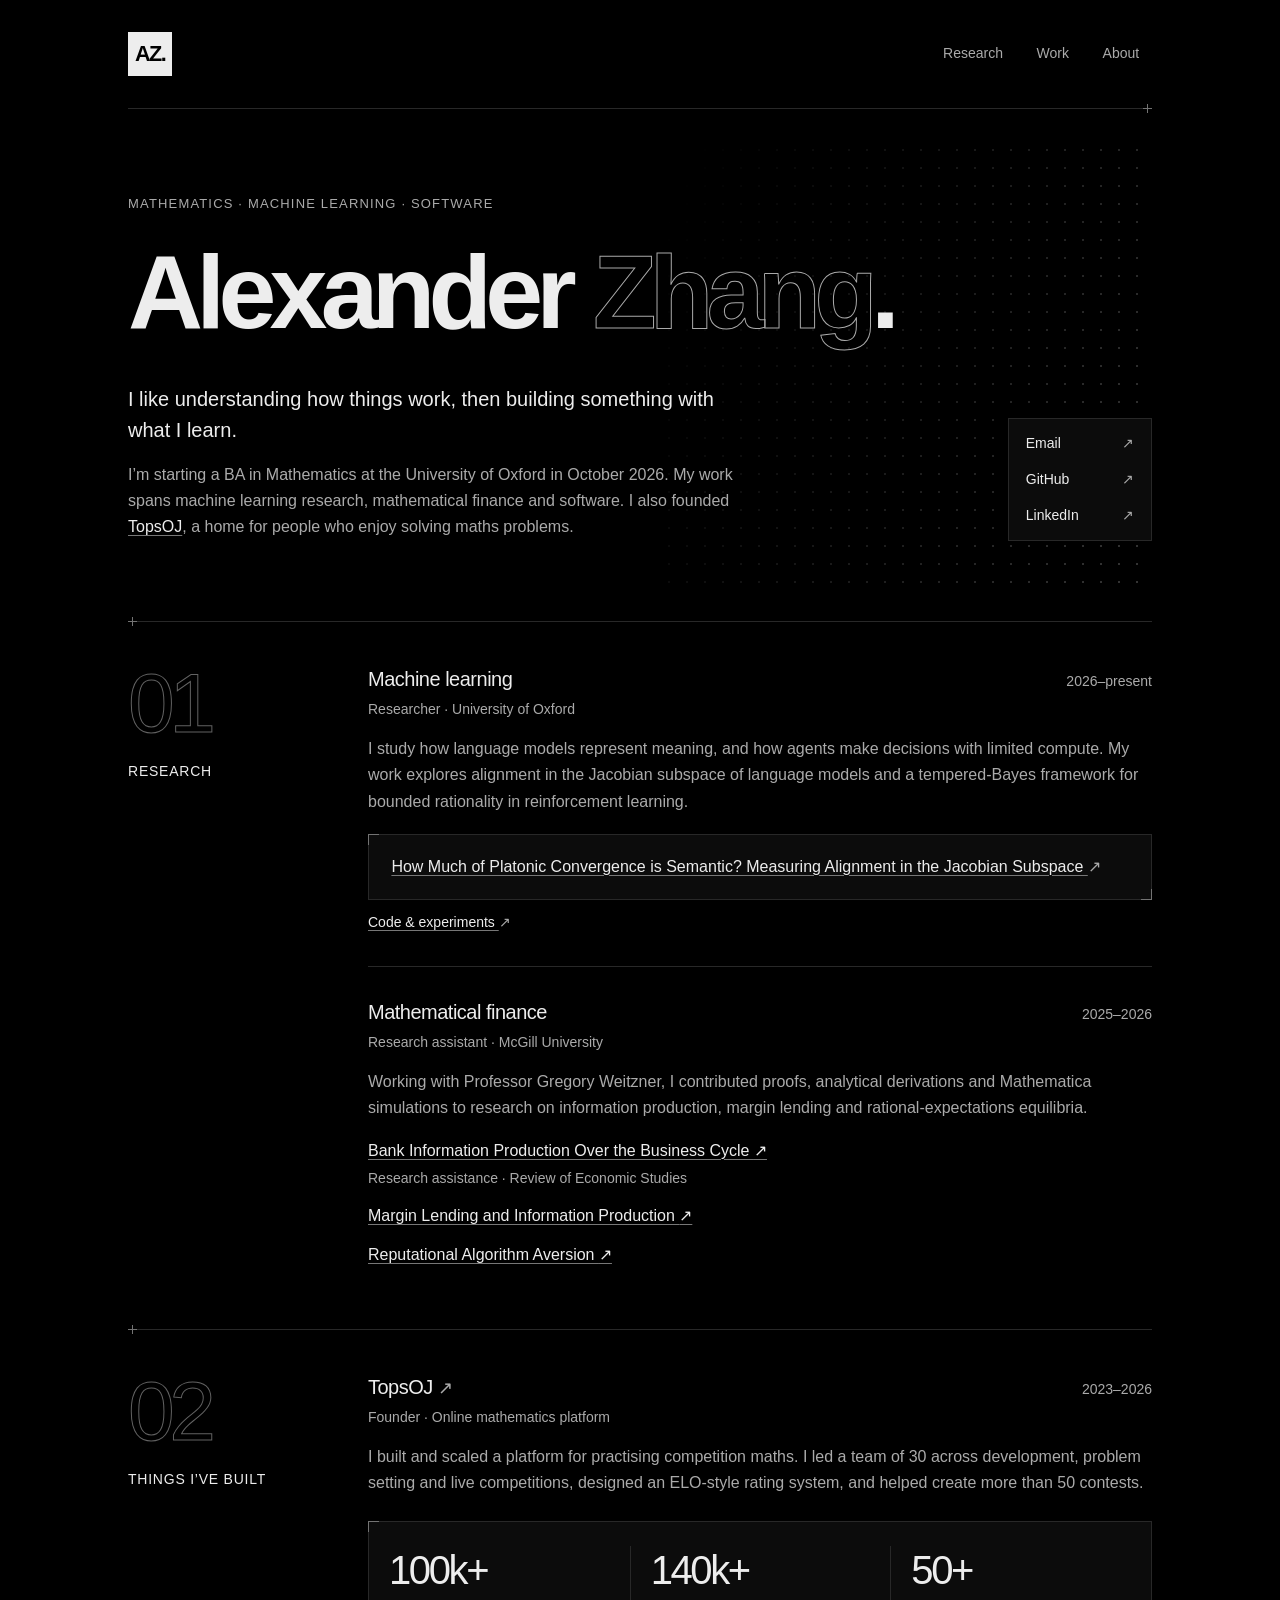
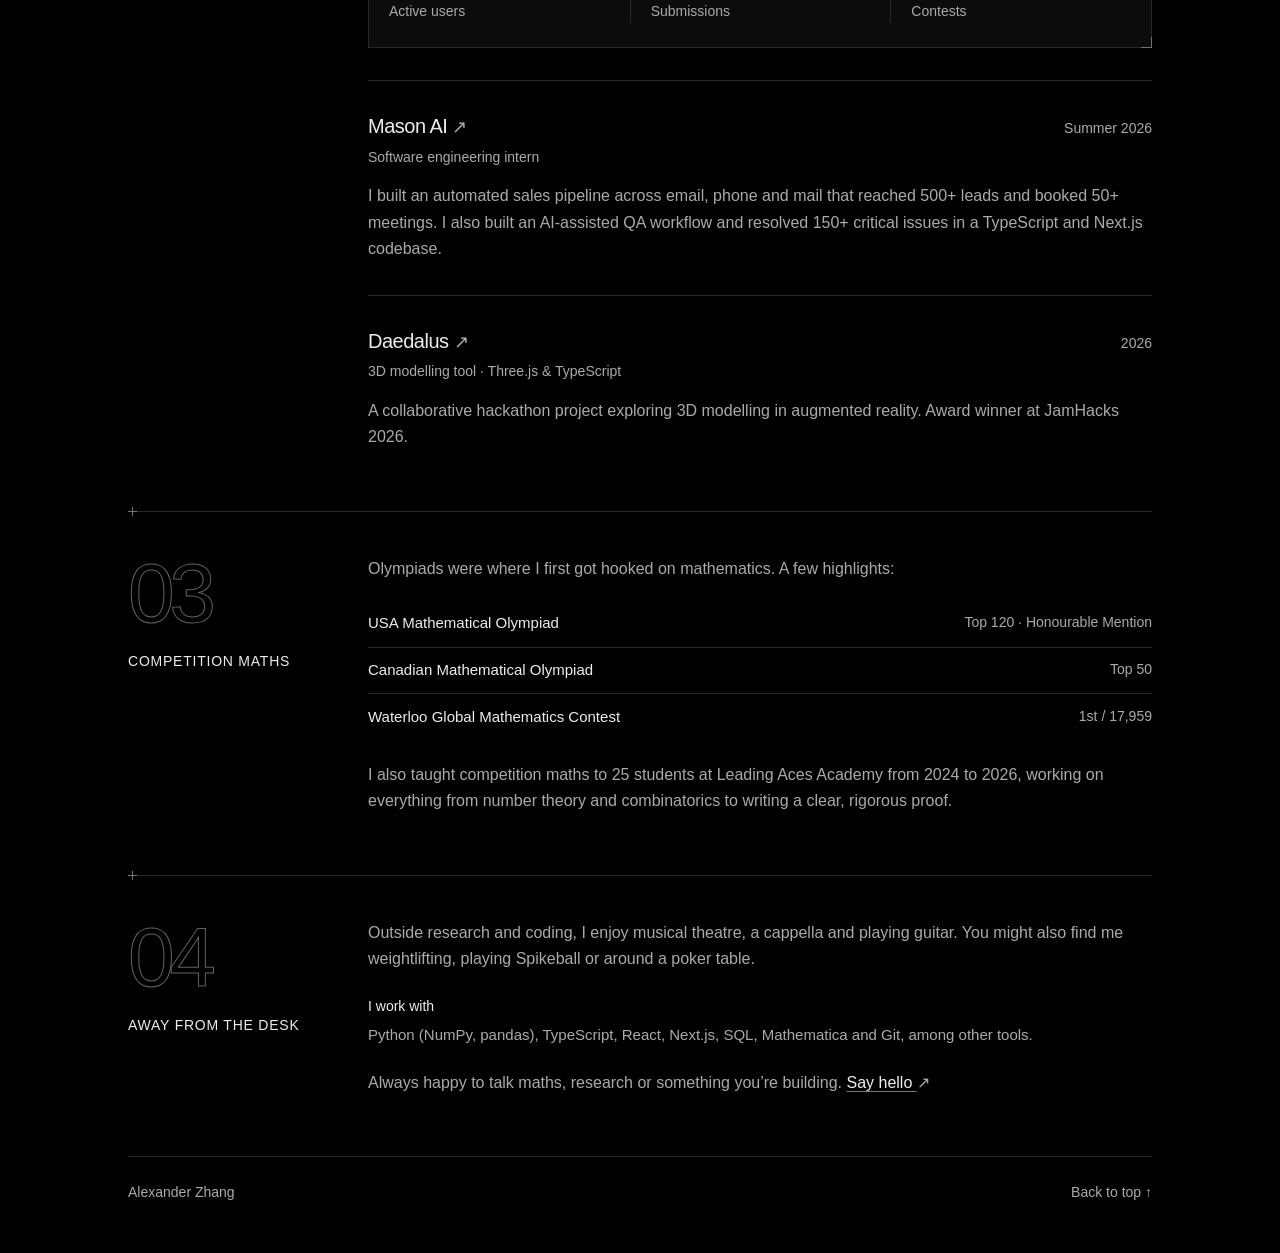
==== commit bf5534b4: "Give personal site a sharper technical visual identity" ====
--- a/index.html
+++ b/index.html
@@ -29,7 +29,7 @@
       <main id="main" tabindex="-1">
         <section class="intro" aria-labelledby="name">
           <p class="eyebrow">Mathematics · Machine learning · Software</p>
-          <h1 id="name">Alexander Zhang<span class="name-period">.</span></h1>
+          <h1 id="name"><span>Alexander</span> <span class="name-outline">Zhang<span class="name-period">.</span></span></h1>
           <div class="intro-bottom">
             <div class="intro-copy">
               <p>I like understanding how things work, then building something with what I learn.</p>
--- a/styles.css
+++ b/styles.css
@@ -2,8 +2,11 @@
   color-scheme: dark;
   --ink: #ededed;
   --secondary: #aaa;
-  --rule: #303030;
+  --rule: #282828;
   --paper: #000;
+  --surface: #0c0c0c;
+  --surface-hover: #151515;
+  --accent: #737373;
   font-family: Helvetica, "Helvetica Neue", Arial, sans-serif;
   font-size: 16px;
   font-synthesis: none;
@@ -25,6 +28,7 @@
   text-decoration-color: #777;
   text-decoration-thickness: 1px;
   text-underline-offset: 0.2em;
+  transition: color 160ms ease, background-color 160ms ease, border-color 160ms ease, text-decoration-color 160ms ease;
 }
 a:hover { text-decoration-color: var(--ink); }
 a:focus-visible {
@@ -35,6 +39,7 @@
 p, h1, h2, h3, ul, dl, dd { margin: 0; }
 .page { width: min(100% - 5rem, 64rem); margin-inline: auto; }
 .site-header {
+  position: relative;
   display: flex;
   align-items: center;
   justify-content: space-between;
@@ -42,77 +47,188 @@
   padding-block: 2rem;
   border-bottom: 1px solid var(--rule);
 }
+.site-header::after, .section::before {
+  content: "";
+  position: absolute;
+  width: 9px;
+  height: 9px;
+  pointer-events: none;
+  background:
+    linear-gradient(var(--accent), var(--accent)) center / 1px 9px no-repeat,
+    linear-gradient(var(--accent), var(--accent)) center / 9px 1px no-repeat;
+}
+.site-header::after { right: 0; bottom: -5px; }
 .wordmark {
+  display: grid;
+  place-items: center;
+  width: 2.75rem;
+  height: 2.75rem;
+  flex-shrink: 0;
+  border: 1px solid var(--ink);
+  border-radius: 0;
+  background: var(--ink);
+  color: var(--paper);
   font-size: 1.35rem;
   font-weight: 700;
   letter-spacing: -0.07em;
   text-decoration: none;
 }
-nav { display: flex; flex-wrap: wrap; gap: 1.75rem; font-size: 0.875rem; }
+.wordmark:hover, .wordmark:focus-visible { background: var(--paper); color: var(--ink); }
+nav { display: flex; flex-wrap: wrap; gap: 0.5rem; font-size: 0.875rem; }
+nav a { position: relative; padding: 0.4rem 0.8rem; color: var(--secondary); }
+nav a::before, nav a::after {
+  position: absolute;
+  color: var(--accent);
+  opacity: 0;
+  transition: opacity 160ms ease;
+}
+nav a::before { content: "["; left: 0; }
+nav a::after { content: "]"; right: 0; }
 nav a, .contact-links a, .site-footer a { text-decoration: none; }
-nav a:hover, .contact-links a:hover, .site-footer a:hover { text-decoration: underline; }
-.intro { padding-block: 5.25rem 5rem; }
-.eyebrow { font-size: 0.875rem; color: var(--secondary); margin-bottom: 1.25rem; }
+nav a:hover, nav a:focus-visible { color: var(--ink); }
+nav a:hover::before, nav a:hover::after, nav a:focus-visible::before, nav a:focus-visible::after { opacity: 1; }
+.site-footer a:hover { color: var(--ink); text-decoration: underline; }
+.intro { position: relative; isolation: isolate; padding-block: 5.25rem 5rem; }
+.intro::before {
+  content: "";
+  position: absolute;
+  z-index: -1;
+  inset: 2rem 0 2rem 52%;
+  background-image: radial-gradient(circle, #3a3a3a 0.7px, transparent 0.8px);
+  background-size: 18px 18px;
+  -webkit-mask-image: linear-gradient(110deg, transparent 5%, #000 100%);
+  mask-image: linear-gradient(110deg, transparent 5%, #000 100%);
+  pointer-events: none;
+}
+.eyebrow { font-size: 0.8125rem; color: var(--secondary); letter-spacing: 0.09em; text-transform: uppercase; margin-bottom: 1.5rem; }
 h1 {
-  font-size: clamp(2.9rem, 7.8vw, 5.5rem);
-  line-height: 1.03;
-  font-weight: 500;
+  display: flex;
+  flex-wrap: wrap;
+  align-items: baseline;
+  column-gap: 0.22em;
+  font-size: clamp(3.25rem, 8.8vw, 6.5rem);
+  line-height: 1.05;
+  font-weight: 600;
   letter-spacing: -0.065em;
 }
-.name-period { color: #929292; }
+.name-outline { color: var(--secondary); }
+.name-period { color: var(--ink); -webkit-text-stroke: 0; }
+@supports (-webkit-text-stroke: 1px #aaa) {
+  .name-outline { color: transparent; -webkit-text-stroke: 1px #aaa; }
+}
 .intro-bottom {
   display: grid;
   grid-template-columns: minmax(0, 38rem) auto;
   gap: 4rem;
   justify-content: space-between;
   align-items: end;
-  margin-top: 2rem;
+  margin-top: 2.25rem;
 }
 .intro-copy { max-width: 38rem; }
 .intro-copy p:first-child { font-size: 1.25rem; line-height: 1.55; margin-bottom: 1rem; }
 .intro-copy p + p { color: var(--secondary); }
 .intro-copy a { color: var(--ink); }
-.contact-links { list-style: none; padding: 0; min-width: 7rem; font-size: 0.875rem; }
-.contact-links a { display: flex; justify-content: space-between; gap: 2rem; padding-block: 0.35rem; }
+.contact-links {
+  list-style: none;
+  padding: 0.4rem;
+  min-width: 9rem;
+  font-size: 0.875rem;
+  background: var(--surface);
+  border: 1px solid var(--rule);
+  border-radius: 0;
+}
+.contact-links a { display: flex; justify-content: space-between; gap: 2rem; padding: 0.4rem 0.65rem; }
+.contact-links a:hover, .contact-links a:focus-visible { background: var(--surface-hover); }
+.contact-links a span, h3 a span, .entry-links a span, .paper-link span, .say-hello a span {
+  display: inline-block;
+  color: var(--secondary);
+  transition: transform 160ms ease;
+}
 .section {
+  position: relative;
   display: grid;
   grid-template-columns: 12rem minmax(0, 1fr);
   gap: 3rem;
   padding-block: 2.75rem 3.75rem;
   border-top: 1px solid var(--rule);
 }
-.section-label { display: flex; align-items: baseline; gap: 1rem; }
-.section-number { color: var(--secondary); font-size: 0.75rem; font-variant-numeric: tabular-nums; }
-h2 { font-size: 0.875rem; font-weight: 500; line-height: 1.5; }
+.section::before { left: 0; top: -5px; }
+.section-label {
+  position: sticky;
+  top: 2rem;
+  align-self: start;
+  display: flex;
+  flex-direction: column;
+  align-items: flex-start;
+  gap: 1.25rem;
+}
+.section-number {
+  color: #626262;
+  font-size: 5.25rem;
+  font-weight: 400;
+  line-height: 0.9;
+  letter-spacing: -0.065em;
+  font-variant-numeric: tabular-nums;
+}
+@supports (-webkit-text-stroke: 1px #626262) {
+  .section-number { color: transparent; -webkit-text-stroke: 1px #626262; }
+}
+h2 { font-size: 0.875rem; font-weight: 500; line-height: 1.5; letter-spacing: 0.055em; text-transform: uppercase; }
 .section-content { min-width: 0; }
-.entry + .entry { margin-top: 2.75rem; }
+.entry + .entry { margin-top: 2rem; padding-top: 2rem; border-top: 1px solid var(--rule); }
 .entry-heading { display: flex; justify-content: space-between; align-items: baseline; gap: 1.5rem; }
-h3 { font-size: 1.1875rem; font-weight: 500; line-height: 1.35; letter-spacing: -0.02em; }
+h3 { font-size: 1.25rem; font-weight: 500; line-height: 1.35; letter-spacing: -0.025em; }
 h3 a { text-decoration: none; }
 h3 a:hover { text-decoration: underline; }
 h3 a span { font-size: 0.9em; }
-.date { color: var(--secondary); white-space: nowrap; font-size: 0.875rem; }
+.date { color: var(--secondary); white-space: nowrap; font-size: 0.875rem; font-variant-numeric: tabular-nums; }
 .role { font-size: 0.875rem; color: var(--secondary); margin-top: 0.35rem; margin-bottom: 0.9rem; }
 .entry > p:not(.role, .date, .entry-links) { color: var(--secondary); }
-.paper-link { display: block; line-height: 1.55; margin-top: 1rem; }
-.entry-links { margin-top: 0.55rem; font-size: 0.875rem; }
+.paper-link {
+  position: relative;
+  display: block;
+  line-height: 1.55;
+  margin-top: 1.2rem;
+  padding: 1.2rem 1.4rem;
+  background: var(--surface);
+  border: 1px solid var(--rule);
+  border-radius: 0;
+}
+.paper-link:hover, .paper-link:focus-visible { background: var(--surface-hover); border-color: var(--accent); }
+.paper-link::before, .paper-link::after, .stats::before, .stats::after {
+  content: "";
+  position: absolute;
+  width: 10px;
+  height: 10px;
+  border-color: var(--accent);
+  border-style: solid;
+  pointer-events: none;
+}
+.paper-link::before, .stats::before { top: -1px; left: -1px; border-width: 1px 0 0 1px; }
+.paper-link::after, .stats::after { right: -1px; bottom: -1px; border-width: 0 1px 1px 0; }
+.entry-links { margin-top: 0.7rem; font-size: 0.875rem; }
 .paper-list { list-style: none; padding: 0; margin-top: 1rem; }
 .paper-list li + li { margin-top: 0.8rem; }
 .paper-note { display: block; font-size: 0.875rem; color: var(--secondary); margin-top: 0.2rem; }
 .stats {
+  position: relative;
   display: grid;
   grid-template-columns: repeat(3, minmax(0, 1fr));
-  gap: 1.5rem;
+  gap: 0;
   margin-top: 1.5rem;
-  padding-block: 1.25rem;
-  border-block: 1px solid var(--rule);
-}
-.stats div { display: flex; flex-direction: column; }
+  padding-block: 1.5rem;
+  background: var(--surface);
+  border: 1px solid var(--rule);
+  border-radius: 0;
+}
+.stats div { display: flex; flex-direction: column; padding-inline: 1.25rem; }
+.stats div + div { border-left: 1px solid var(--rule); }
 .stats dt { font-size: 0.875rem; color: var(--secondary); }
-.stats dd { order: -1; font-size: 1.85rem; font-weight: 400; letter-spacing: -0.045em; line-height: 1.25; margin-bottom: 0.3rem; }
+.stats dd { order: -1; font-size: 2.5rem; font-weight: 500; letter-spacing: -0.06em; line-height: 1.2; margin-bottom: 0.4rem; font-variant-numeric: tabular-nums; }
 .section-intro { margin-bottom: 1.2rem; color: var(--secondary); }
 .distinctions { margin-bottom: 1.4rem; }
 .distinctions div { display: grid; grid-template-columns: 1.15fr 1fr; gap: 1.5rem; padding-block: 0.65rem; }
+.distinctions div + div { border-top: 1px solid var(--rule); }
 .distinctions dt { font-size: 0.9375rem; }
 .distinctions dd { font-size: 0.875rem; color: var(--secondary); text-align: right; }
 .distinctions + p { color: var(--secondary); }
@@ -140,26 +256,42 @@
   z-index: 1;
 }
 .skip-link:focus { top: 1rem; }
+@media (hover: hover) and (prefers-reduced-motion: no-preference) {
+  .contact-links a:hover span, h3 a:hover span, .entry-links a:hover span, .paper-link:hover span, .say-hello a:hover span {
+    transform: translate(2px, -2px);
+  }
+}
+@media (prefers-reduced-motion: reduce) {
+  a, a span, a::before, a::after { transition: none !important; }
+}
+@media (forced-colors: active) {
+  .name-outline, .section-number { color: CanvasText; -webkit-text-stroke: 0; }
+  .intro::before { display: none; }
+}
 @media (max-width: 800px) {
   .page { width: calc(100% - 3rem); }
   .intro { padding-block: 3.75rem; }
   .intro-bottom { grid-template-columns: minmax(0, 1fr); gap: 1.5rem; }
-  .contact-links { display: flex; flex-wrap: wrap; gap: 1.75rem; }
+  .contact-links { display: flex; flex-wrap: wrap; gap: 0.5rem; justify-self: start; }
   .contact-links a { gap: 0.5rem; }
   .section { grid-template-columns: minmax(0, 1fr); gap: 1.6rem; }
-  .section-label { gap: 0.7rem; }
+  .section-label { position: static; flex-direction: row; align-items: center; gap: 1rem; }
+  .section-number { font-size: 2.5rem; }
 }
 @media (max-width: 480px) {
   .page { width: calc(100% - 2.5rem); }
   .site-header { padding-block: 1.4rem; gap: 1rem; }
-  nav { gap: 1.1rem; }
+  nav { gap: 0.15rem; }
+  nav a { padding-inline: 0.5rem; }
   .intro { padding-block: 3.25rem; }
-  .eyebrow { font-size: 0.8125rem; }
+  .eyebrow { font-size: 0.75rem; letter-spacing: 0.055em; }
+  .intro::before { inset: 2rem 0 3rem 35%; background-size: 16px 16px; }
+  h1 { row-gap: 0.05em; }
   .intro-copy p:first-child { font-size: 1.125rem; }
   .section { padding-block: 2rem 2.75rem; }
   .entry-heading { flex-direction: column; gap: 0.25rem; }
-  .entry + .entry { margin-top: 2.25rem; }
-  .stats { gap: 0.6rem; }
+  .entry + .entry { margin-top: 1.75rem; padding-top: 1.75rem; }
+  .stats div { padding-inline: 0.6rem; }
   .stats dd { font-size: 1.65rem; }
   .stats dt { font-size: 0.8125rem; }
   .distinctions div { grid-template-columns: minmax(0, 1fr); gap: 0.15rem; padding-block: 0.65rem; }
@@ -172,11 +304,18 @@
     --secondary: #595959;
     --rule: #dedede;
     --paper: #fff;
+    --surface: #fff;
+    --surface-hover: #fff;
+    --accent: #737373;
   }
   .page { width: 100%; }
+  .intro::before, .section::before, .paper-link::before, .paper-link::after, .stats::before, .stats::after { display: none; }
   .site-header, .contact-links, .site-footer, .skip-link { display: none; }
   .intro { padding-block: 0 2rem; }
   h1 { font-size: 3rem; }
+  .name-outline, .section-number { color: var(--ink); -webkit-text-stroke: 0; }
   .section { padding-block: 1.5rem; }
+  .section-label { position: static; flex-direction: row; align-items: center; gap: 1rem; }
+  .section-number { font-size: 2rem; }
   .entry { break-inside: avoid; }
 }
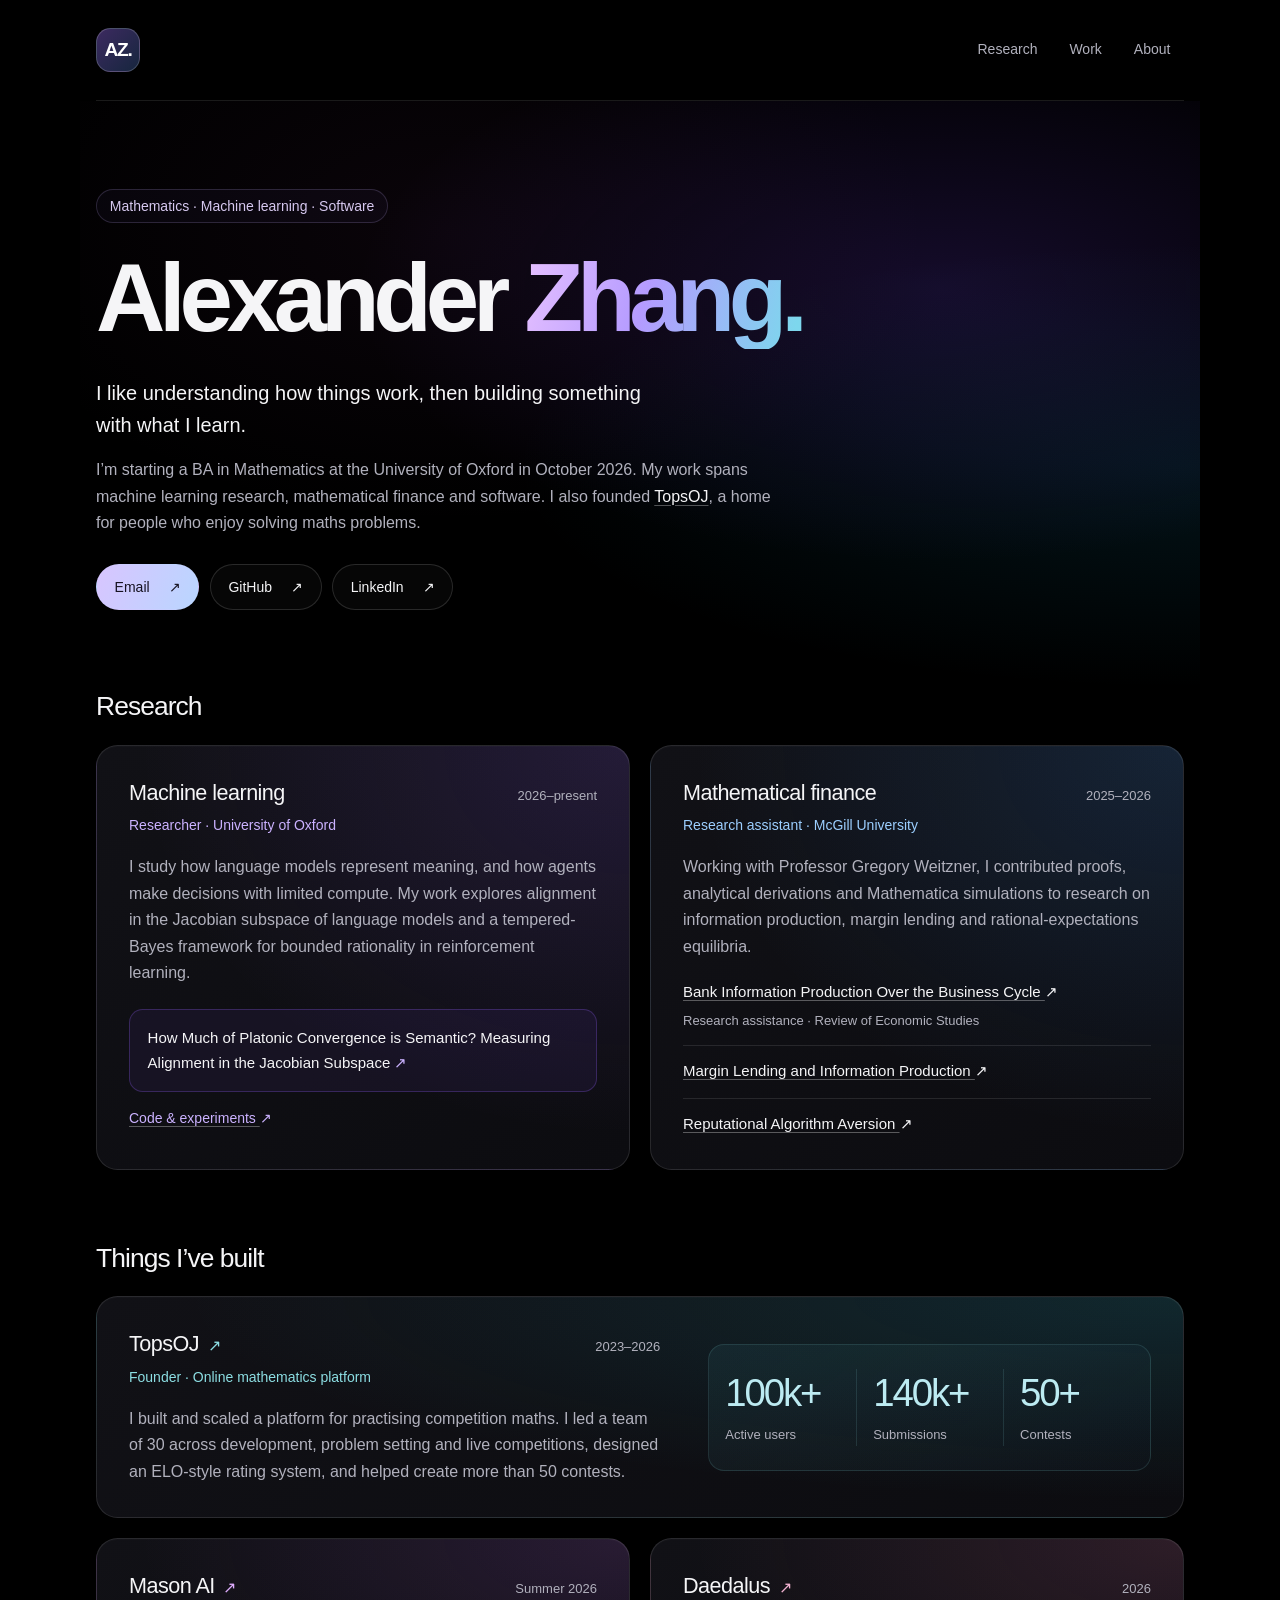
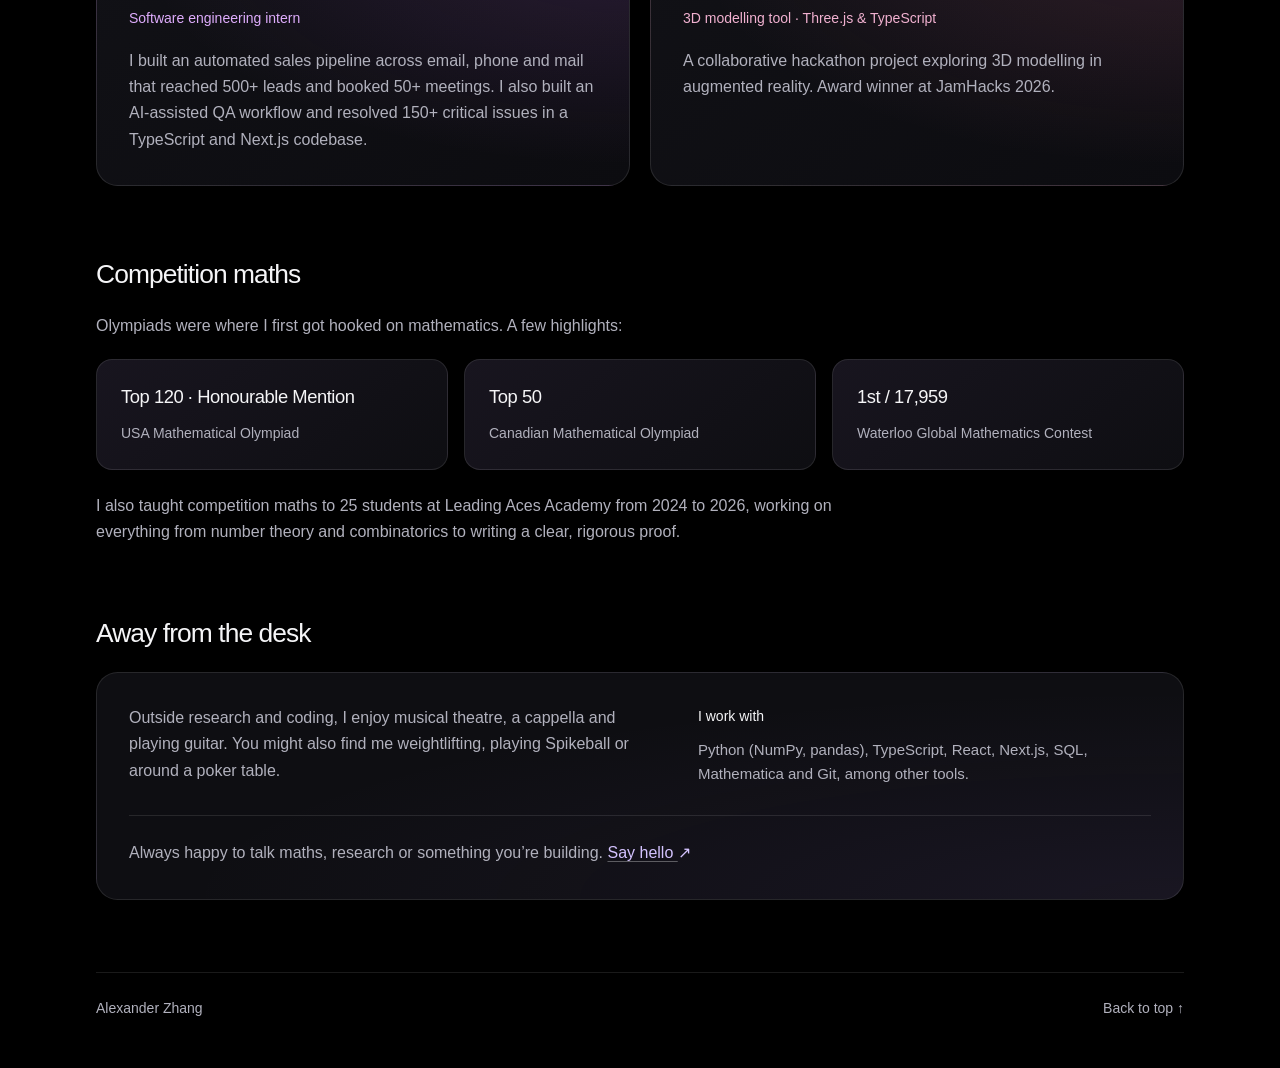
==== commit e303e502: "Rework personal site with gradient accents and card layouts" ====
--- a/index.html
+++ b/index.html
@@ -29,7 +29,7 @@
       <main id="main" tabindex="-1">
         <section class="intro" aria-labelledby="name">
           <p class="eyebrow">Mathematics · Machine learning · Software</p>
-          <h1 id="name"><span>Alexander</span> <span class="name-outline">Zhang<span class="name-period">.</span></span></h1>
+          <h1 id="name">Alexander <span class="name-gradient">Zhang.</span></h1>
           <div class="intro-bottom">
             <div class="intro-copy">
               <p>I like understanding how things work, then building something with what I learn.</p>
@@ -45,11 +45,10 @@
 
         <section class="section" id="research" aria-labelledby="research-heading">
           <div class="section-label">
-            <span class="section-number" aria-hidden="true">01</span>
             <h2 id="research-heading">Research</h2>
           </div>
-          <div class="section-content">
-            <article class="entry">
+          <div class="section-content card-grid">
+            <article class="entry entry--ml">
               <div class="entry-heading">
                 <h3>Machine learning</h3>
                 <p class="date">2026–present</p>
@@ -62,7 +61,7 @@
               <p class="entry-links"><a href="https://github.com/excelexx/jspace-convergence">Code &amp; experiments <span aria-hidden="true">↗</span></a></p>
             </article>
 
-            <article class="entry">
+            <article class="entry entry--finance">
               <div class="entry-heading">
                 <h3>Mathematical finance</h3>
                 <p class="date">2025–2026</p>
@@ -83,11 +82,10 @@
 
         <section class="section" id="work" aria-labelledby="work-heading">
           <div class="section-label">
-            <span class="section-number" aria-hidden="true">02</span>
             <h2 id="work-heading">Things I’ve built</h2>
           </div>
-          <div class="section-content">
-            <article class="entry">
+          <div class="section-content card-grid">
+            <article class="entry entry--topsoj">
               <div class="entry-heading">
                 <h3><a href="https://www.topsoj.com">TopsOJ <span aria-hidden="true">↗</span></a></h3>
                 <p class="date">2023–2026</p>
@@ -101,7 +99,7 @@
               </dl>
             </article>
 
-            <article class="entry">
+            <article class="entry entry--mason">
               <div class="entry-heading">
                 <h3><a href="https://usemason.ai">Mason AI <span aria-hidden="true">↗</span></a></h3>
                 <p class="date">Summer 2026</p>
@@ -110,7 +108,7 @@
               <p>I built an automated sales pipeline across email, phone and mail that reached 500+ leads and booked 50+ meetings. I also built an AI-assisted QA workflow and resolved 150+ critical issues in a TypeScript and Next.js codebase.</p>
             </article>
 
-            <article class="entry">
+            <article class="entry entry--daedalus">
               <div class="entry-heading">
                 <h3><a href="https://github.com/Festyve/Daedalus">Daedalus <span aria-hidden="true">↗</span></a></h3>
                 <p class="date">2026</p>
@@ -123,7 +121,6 @@
 
         <section class="section" aria-labelledby="maths-heading">
           <div class="section-label">
-            <span class="section-number" aria-hidden="true">03</span>
             <h2 id="maths-heading">Competition maths</h2>
           </div>
           <div class="section-content">
@@ -139,7 +136,6 @@
 
         <section class="section" id="about" aria-labelledby="about-heading">
           <div class="section-label">
-            <span class="section-number" aria-hidden="true">04</span>
             <h2 id="about-heading">Away from the desk</h2>
           </div>
           <div class="section-content about-copy">
--- a/styles.css
+++ b/styles.css
@@ -1,12 +1,11 @@
 :root {
   color-scheme: dark;
-  --ink: #ededed;
-  --secondary: #aaa;
-  --rule: #282828;
+  --ink: #f5f5f7;
+  --secondary: #b1b1bd;
+  --rule: #ffffff1a;
   --paper: #000;
-  --surface: #0c0c0c;
-  --surface-hover: #151515;
-  --accent: #737373;
+  --surface: #101014;
+  --accent: #c2b0ff;
   font-family: Helvetica, "Helvetica Neue", Arial, sans-serif;
   font-size: 16px;
   font-synthesis: none;
@@ -17,305 +16,307 @@
 html { scroll-padding-top: 2rem; }
 body {
   margin: 0;
+  color: var(--ink);
   background: var(--paper);
-  color: var(--ink);
   line-height: 1.65;
   -webkit-font-smoothing: antialiased;
 }
-::selection { color: var(--paper); background: var(--ink); }
+::selection { color: #fff; background: #6543b1; }
+p, h1, h2, h3, ul, dl, dd { margin: 0; }
 a {
   color: inherit;
-  text-decoration-color: #777;
+  text-decoration-color: #ffffff50;
   text-decoration-thickness: 1px;
   text-underline-offset: 0.2em;
-  transition: color 160ms ease, background-color 160ms ease, border-color 160ms ease, text-decoration-color 160ms ease;
-}
-a:hover { text-decoration-color: var(--ink); }
-a:focus-visible {
-  outline: 2px solid var(--ink);
-  outline-offset: 5px;
-  border-radius: 1px;
-}
-p, h1, h2, h3, ul, dl, dd { margin: 0; }
-.page { width: min(100% - 5rem, 64rem); margin-inline: auto; }
+  transition: color 180ms ease, background-color 180ms ease, border-color 180ms ease;
+}
+a:hover { color: var(--accent); text-decoration-color: currentColor; }
+a:focus-visible { outline: 2px solid var(--accent); outline-offset: 5px; border-radius: 3px; }
+.page { width: min(100% - 5rem, 68rem); margin-inline: auto; }
+
 .site-header {
-  position: relative;
   display: flex;
   align-items: center;
   justify-content: space-between;
-  gap: 2rem;
-  padding-block: 2rem;
+  gap: 1.5rem;
+  padding-block: 1.75rem;
   border-bottom: 1px solid var(--rule);
 }
-.site-header::after, .section::before {
-  content: "";
-  position: absolute;
-  width: 9px;
-  height: 9px;
-  pointer-events: none;
-  background:
-    linear-gradient(var(--accent), var(--accent)) center / 1px 9px no-repeat,
-    linear-gradient(var(--accent), var(--accent)) center / 9px 1px no-repeat;
-}
-.site-header::after { right: 0; bottom: -5px; }
 .wordmark {
   display: grid;
   place-items: center;
+  flex-shrink: 0;
   width: 2.75rem;
   height: 2.75rem;
-  flex-shrink: 0;
-  border: 1px solid var(--ink);
-  border-radius: 0;
-  background: var(--ink);
-  color: var(--paper);
-  font-size: 1.35rem;
+  border: 1px solid #ffffff30;
+  border-radius: 0.9rem;
+  background: linear-gradient(135deg, #3c2a60, #16263e);
+  color: #fff;
+  font-size: 1.2rem;
   font-weight: 700;
   letter-spacing: -0.07em;
   text-decoration: none;
 }
-.wordmark:hover, .wordmark:focus-visible { background: var(--paper); color: var(--ink); }
-nav { display: flex; flex-wrap: wrap; gap: 0.5rem; font-size: 0.875rem; }
-nav a { position: relative; padding: 0.4rem 0.8rem; color: var(--secondary); }
-nav a::before, nav a::after {
-  position: absolute;
-  color: var(--accent);
-  opacity: 0;
-  transition: opacity 160ms ease;
-}
-nav a::before { content: "["; left: 0; }
-nav a::after { content: "]"; right: 0; }
-nav a, .contact-links a, .site-footer a { text-decoration: none; }
-nav a:hover, nav a:focus-visible { color: var(--ink); }
-nav a:hover::before, nav a:hover::after, nav a:focus-visible::before, nav a:focus-visible::after { opacity: 1; }
-.site-footer a:hover { color: var(--ink); text-decoration: underline; }
-.intro { position: relative; isolation: isolate; padding-block: 5.25rem 5rem; }
+.wordmark:hover { border-color: #bba1ed; color: #fff; }
+nav { display: flex; flex-wrap: wrap; gap: 0.3rem; font-size: 0.875rem; }
+nav a {
+  color: var(--secondary);
+  padding: 0.45rem 0.85rem;
+  border-radius: 2rem;
+  text-decoration: none;
+}
+nav a:hover, nav a:focus-visible { color: var(--ink); background: #ffffff0d; }
+
+.intro {
+  position: relative;
+  isolation: isolate;
+  padding-block: 5.5rem 5rem;
+}
 .intro::before {
   content: "";
   position: absolute;
+  inset: 0 -1rem;
   z-index: -1;
-  inset: 2rem 0 2rem 52%;
-  background-image: radial-gradient(circle, #3a3a3a 0.7px, transparent 0.8px);
-  background-size: 18px 18px;
-  -webkit-mask-image: linear-gradient(110deg, transparent 5%, #000 100%);
-  mask-image: linear-gradient(110deg, transparent 5%, #000 100%);
   pointer-events: none;
-}
-.eyebrow { font-size: 0.8125rem; color: var(--secondary); letter-spacing: 0.09em; text-transform: uppercase; margin-bottom: 1.5rem; }
+  background:
+    radial-gradient(ellipse at 77% 32%, #6338ca36, transparent 48%),
+    radial-gradient(ellipse at 99% 62%, #1489ae24, transparent 43%),
+    radial-gradient(ellipse at 33% 22%, #76327416, transparent 45%);
+}
+.eyebrow {
+  display: inline-block;
+  padding: 0.35rem 0.8rem;
+  margin-bottom: 1.4rem;
+  border: 1px solid #c6b0ff2e;
+  border-radius: 2rem;
+  background: #9f7aff0a;
+  color: #d6c8ef;
+  font-size: 0.875rem;
+  line-height: 1.5;
+}
 h1 {
-  display: flex;
-  flex-wrap: wrap;
-  align-items: baseline;
-  column-gap: 0.22em;
-  font-size: clamp(3.25rem, 8.8vw, 6.5rem);
-  line-height: 1.05;
+  font-size: clamp(3rem, 8vw, 6rem);
+  line-height: 1.08;
   font-weight: 600;
   letter-spacing: -0.065em;
 }
-.name-outline { color: var(--secondary); }
-.name-period { color: var(--ink); -webkit-text-stroke: 0; }
-@supports (-webkit-text-stroke: 1px #aaa) {
-  .name-outline { color: transparent; -webkit-text-stroke: 1px #aaa; }
-}
-.intro-bottom {
-  display: grid;
-  grid-template-columns: minmax(0, 38rem) auto;
-  gap: 4rem;
-  justify-content: space-between;
-  align-items: end;
-  margin-top: 2.25rem;
-}
-.intro-copy { max-width: 38rem; }
-.intro-copy p:first-child { font-size: 1.25rem; line-height: 1.55; margin-bottom: 1rem; }
+.name-gradient { color: #c9b3ff; display: inline-block; }
+@supports (background-clip: text) or (-webkit-background-clip: text) {
+  .name-gradient {
+    background: linear-gradient(105deg, #e2bdff 4%, #b49bff 44%, #7dd7ed 96%);
+    -webkit-background-clip: text;
+    background-clip: text;
+    color: transparent;
+  }
+}
+.intro-bottom { max-width: 43rem; margin-top: 1.75rem; }
+.intro-copy p:first-child { font-size: 1.25rem; line-height: 1.6; margin-bottom: 1rem; max-width: 35rem; }
 .intro-copy p + p { color: var(--secondary); }
 .intro-copy a { color: var(--ink); }
-.contact-links {
-  list-style: none;
-  padding: 0.4rem;
-  min-width: 9rem;
+.contact-links { display: flex; flex-wrap: wrap; gap: 0.65rem; list-style: none; padding: 0; margin-top: 1.75rem; }
+.contact-links a {
+  display: inline-flex;
+  align-items: center;
+  gap: 1.2rem;
+  padding: 0.65rem 1.1rem;
+  border: 1px solid #ffffff24;
+  border-radius: 2rem;
+  background: #ffffff06;
   font-size: 0.875rem;
-  background: var(--surface);
-  border: 1px solid var(--rule);
-  border-radius: 0;
-}
-.contact-links a { display: flex; justify-content: space-between; gap: 2rem; padding: 0.4rem 0.65rem; }
-.contact-links a:hover, .contact-links a:focus-visible { background: var(--surface-hover); }
-.contact-links a span, h3 a span, .entry-links a span, .paper-link span, .say-hello a span {
-  display: inline-block;
-  color: var(--secondary);
-  transition: transform 160ms ease;
-}
-.section {
-  position: relative;
-  display: grid;
-  grid-template-columns: 12rem minmax(0, 1fr);
-  gap: 3rem;
-  padding-block: 2.75rem 3.75rem;
-  border-top: 1px solid var(--rule);
-}
-.section::before { left: 0; top: -5px; }
-.section-label {
-  position: sticky;
-  top: 2rem;
-  align-self: start;
-  display: flex;
-  flex-direction: column;
-  align-items: flex-start;
-  gap: 1.25rem;
-}
-.section-number {
-  color: #626262;
-  font-size: 5.25rem;
-  font-weight: 400;
-  line-height: 0.9;
-  letter-spacing: -0.065em;
-  font-variant-numeric: tabular-nums;
-}
-@supports (-webkit-text-stroke: 1px #626262) {
-  .section-number { color: transparent; -webkit-text-stroke: 1px #626262; }
-}
-h2 { font-size: 0.875rem; font-weight: 500; line-height: 1.5; letter-spacing: 0.055em; text-transform: uppercase; }
+  text-decoration: none;
+}
+.contact-links li:first-child a {
+  color: #171322;
+  background: linear-gradient(115deg, #d8c5ff, #b9d6ff);
+  border-color: transparent;
+}
+.contact-links a:hover, .contact-links a:focus-visible { border-color: #c2b0ff80; background-color: #ffffff12; }
+.contact-links li:first-child a:hover { color: #171322; border-color: #eee2ff; }
+a span[aria-hidden="true"] { display: inline-block; transition: transform 180ms ease; }
+
+.section { margin-bottom: 4.5rem; }
+.section-label { margin-bottom: 1.35rem; }
+h2 { font-size: 1.65rem; font-weight: 500; line-height: 1.25; letter-spacing: -0.035em; }
 .section-content { min-width: 0; }
-.entry + .entry { margin-top: 2rem; padding-top: 2rem; border-top: 1px solid var(--rule); }
-.entry-heading { display: flex; justify-content: space-between; align-items: baseline; gap: 1.5rem; }
-h3 { font-size: 1.25rem; font-weight: 500; line-height: 1.35; letter-spacing: -0.025em; }
+.card-grid { display: grid; grid-template-columns: repeat(2, minmax(0, 1fr)); gap: 1.25rem; }
+.entry {
+  --tone: 128, 106, 230;
+  --card-accent: #c9b8ff;
+  min-width: 0;
+  padding: 2rem;
+  border: 1px solid #ffffff1c;
+  border-radius: 1.35rem;
+  background:
+    radial-gradient(ellipse at 100% 0%, rgba(var(--tone), 0.16), transparent 65%),
+    linear-gradient(145deg, #111116, #0c0c10);
+  box-shadow: inset 0 1px 0 #ffffff04;
+  transition: border-color 200ms ease, transform 200ms ease, box-shadow 200ms ease;
+}
+.entry--ml { --tone: 146, 93, 246; --card-accent: #cbb2ff; }
+.entry--finance { --tone: 58, 145, 235; --card-accent: #9ccfff; }
+.entry--topsoj { --tone: 38, 181, 197; --card-accent: #8cdee3; }
+.entry--mason { --tone: 180, 99, 225; --card-accent: #deacfc; }
+.entry--daedalus { --tone: 211, 108, 154; --card-accent: #f1b1d0; }
+.entry:focus-within { border-color: rgba(var(--tone), 0.6); }
+.entry-heading { display: flex; flex-wrap: wrap; align-items: baseline; justify-content: space-between; gap: 0.5rem 1rem; }
+h3 { font-size: 1.35rem; font-weight: 500; line-height: 1.35; letter-spacing: -0.025em; }
 h3 a { text-decoration: none; }
-h3 a:hover { text-decoration: underline; }
-h3 a span { font-size: 0.9em; }
-.date { color: var(--secondary); white-space: nowrap; font-size: 0.875rem; font-variant-numeric: tabular-nums; }
-.role { font-size: 0.875rem; color: var(--secondary); margin-top: 0.35rem; margin-bottom: 0.9rem; }
-.entry > p:not(.role, .date, .entry-links) { color: var(--secondary); }
+h3 a:hover { color: var(--card-accent); }
+h3 a span { font-size: 1rem; color: var(--card-accent); margin-left: 0.2rem; }
+.date { color: var(--secondary); font-size: 0.8125rem; white-space: nowrap; font-variant-numeric: tabular-nums; }
+.role { color: var(--card-accent); font-size: 0.875rem; line-height: 1.5; margin-top: 0.5rem; margin-bottom: 1.15rem; }
+.entry > p:not(.role, .entry-links) { color: var(--secondary); }
 .paper-link {
-  position: relative;
   display: block;
-  line-height: 1.55;
-  margin-top: 1.2rem;
-  padding: 1.2rem 1.4rem;
-  background: var(--surface);
-  border: 1px solid var(--rule);
-  border-radius: 0;
-}
-.paper-link:hover, .paper-link:focus-visible { background: var(--surface-hover); border-color: var(--accent); }
-.paper-link::before, .paper-link::after, .stats::before, .stats::after {
-  content: "";
-  position: absolute;
-  width: 10px;
-  height: 10px;
-  border-color: var(--accent);
-  border-style: solid;
-  pointer-events: none;
-}
-.paper-link::before, .stats::before { top: -1px; left: -1px; border-width: 1px 0 0 1px; }
-.paper-link::after, .stats::after { right: -1px; bottom: -1px; border-width: 0 1px 1px 0; }
-.entry-links { margin-top: 0.7rem; font-size: 0.875rem; }
-.paper-list { list-style: none; padding: 0; margin-top: 1rem; }
-.paper-list li + li { margin-top: 0.8rem; }
-.paper-note { display: block; font-size: 0.875rem; color: var(--secondary); margin-top: 0.2rem; }
+  margin-top: 1.4rem;
+  padding: 1rem 1.1rem;
+  background: rgba(var(--tone), 0.07);
+  border: 1px solid rgba(var(--tone), 0.27);
+  border-radius: 0.85rem;
+  font-size: 0.9375rem;
+  line-height: 1.65;
+  text-decoration: none;
+}
+.paper-link:hover { color: #fff; border-color: var(--card-accent); background: rgba(var(--tone), 0.14); }
+.paper-link span { color: var(--card-accent); }
+.entry-links { margin-top: 0.9rem; font-size: 0.875rem; }
+.entry-links a { color: var(--card-accent); }
+.paper-list { list-style: none; padding: 0; margin-top: 1.25rem; font-size: 0.9375rem; }
+.paper-list li + li { margin-top: 0.85rem; padding-top: 0.85rem; border-top: 1px solid var(--rule); }
+.paper-list a:hover { color: var(--card-accent); }
+.paper-note { display: block; color: var(--secondary); font-size: 0.8125rem; margin-top: 0.3rem; }
+
+.entry--topsoj { grid-column: 1 / -1; display: grid; grid-template-columns: minmax(0, 1.2fr) minmax(0, 1fr); column-gap: 3rem; }
+.entry--topsoj > :not(.stats) { grid-column: 1; }
 .stats {
-  position: relative;
+  grid-column: 2;
+  grid-row: 1 / 4;
+  align-self: center;
   display: grid;
   grid-template-columns: repeat(3, minmax(0, 1fr));
   gap: 0;
-  margin-top: 1.5rem;
-  padding-block: 1.5rem;
-  background: var(--surface);
+  padding: 1.5rem 0;
+  border: 1px solid #8cdee323;
+  border-radius: 1rem;
+  background: linear-gradient(140deg, #56bfc915, #658eee05);
+}
+.stats div { display: flex; flex-direction: column; padding-inline: 1rem; }
+.stats div + div { border-left: 1px solid #8cdee323; }
+.stats dt { color: var(--secondary); font-size: 0.8125rem; }
+.stats dd { order: -1; color: #bcebf2; font-size: clamp(1.7rem, 3vw, 2.4rem); font-weight: 500; letter-spacing: -0.055em; line-height: 1.25; margin-bottom: 0.45rem; font-variant-numeric: tabular-nums; }
+
+.section-intro { color: var(--secondary); margin-bottom: 1.25rem; }
+.distinctions { display: grid; grid-template-columns: repeat(3, minmax(0, 1fr)); gap: 1rem; margin-bottom: 1.4rem; }
+.distinctions div {
+  display: flex;
+  flex-direction: column;
+  justify-content: center;
+  gap: 0.7rem;
+  padding: 1.5rem;
   border: 1px solid var(--rule);
-  border-radius: 0;
-}
-.stats div { display: flex; flex-direction: column; padding-inline: 1.25rem; }
-.stats div + div { border-left: 1px solid var(--rule); }
-.stats dt { font-size: 0.875rem; color: var(--secondary); }
-.stats dd { order: -1; font-size: 2.5rem; font-weight: 500; letter-spacing: -0.06em; line-height: 1.2; margin-bottom: 0.4rem; font-variant-numeric: tabular-nums; }
-.section-intro { margin-bottom: 1.2rem; color: var(--secondary); }
-.distinctions { margin-bottom: 1.4rem; }
-.distinctions div { display: grid; grid-template-columns: 1.15fr 1fr; gap: 1.5rem; padding-block: 0.65rem; }
-.distinctions div + div { border-top: 1px solid var(--rule); }
-.distinctions dt { font-size: 0.9375rem; }
-.distinctions dd { font-size: 0.875rem; color: var(--secondary); text-align: right; }
-.distinctions + p { color: var(--secondary); }
+  border-radius: 1rem;
+  background: linear-gradient(140deg, #18151f, #0e0e12);
+}
+.distinctions dt { color: var(--secondary); font-size: 0.875rem; }
+.distinctions dd { order: -1; font-size: 1.15rem; line-height: 1.45; letter-spacing: -0.025em; font-weight: 500; }
+.distinctions + p { color: var(--secondary); max-width: 48rem; }
+.about-copy {
+  display: grid;
+  grid-template-columns: minmax(0, 1.15fr) minmax(0, 1fr);
+  gap: 1.75rem 3rem;
+  padding: 2rem;
+  border: 1px solid var(--rule);
+  border-radius: 1.35rem;
+  background: radial-gradient(ellipse at 100% 100%, #8463bf18, transparent 65%), #0e0e12;
+}
 .about-copy > p { color: var(--secondary); }
-.about-copy > p + p { margin-top: 1.4rem; }
-.small-label { display: block; color: var(--ink); font-size: 0.875rem; margin-bottom: 0.3rem; }
+.small-label { display: block; color: var(--ink); font-size: 0.875rem; margin-bottom: 0.6rem; }
 .toolkit { font-size: 0.9375rem; }
-.say-hello a { color: var(--ink); white-space: nowrap; }
-.site-footer {
-  display: flex;
-  justify-content: space-between;
-  gap: 1.5rem;
-  padding-block: 1.5rem 3rem;
-  border-top: 1px solid var(--rule);
-  color: var(--secondary);
-  font-size: 0.875rem;
-}
-.skip-link {
-  position: absolute;
-  top: -6rem;
-  left: 1rem;
-  padding: 0.6rem 1rem;
-  background: var(--ink);
-  color: var(--paper);
-  z-index: 1;
-}
+.say-hello { grid-column: 1 / -1; padding-top: 1.5rem; border-top: 1px solid var(--rule); }
+.say-hello a { display: inline-block; color: #d4c3ff; white-space: nowrap; }
+.site-footer { display: flex; justify-content: space-between; gap: 1.5rem; padding-block: 1.5rem 3rem; border-top: 1px solid var(--rule); color: var(--secondary); font-size: 0.875rem; }
+.site-footer a { text-decoration: none; }
+
+.skip-link { position: absolute; top: -6rem; left: 1rem; z-index: 5; padding: 0.6rem 1rem; color: #000; background: #ded0ff; }
 .skip-link:focus { top: 1rem; }
+
+@media (hover: hover) {
+  .entry:hover { border-color: rgba(var(--tone), 0.45); box-shadow: inset 0 1px 0 #ffffff08, 0 12px 35px #0003; }
+}
 @media (hover: hover) and (prefers-reduced-motion: no-preference) {
-  .contact-links a:hover span, h3 a:hover span, .entry-links a:hover span, .paper-link:hover span, .say-hello a:hover span {
-    transform: translate(2px, -2px);
-  }
+  .entry:hover { transform: translateY(-3px); }
+  a:hover > span[aria-hidden="true"] { transform: translate(2px, -2px); }
 }
 @media (prefers-reduced-motion: reduce) {
-  a, a span, a::before, a::after { transition: none !important; }
+  *, *::before, *::after { transition: none !important; }
 }
 @media (forced-colors: active) {
-  .name-outline, .section-number { color: CanvasText; -webkit-text-stroke: 0; }
+  .name-gradient { background: none; color: CanvasText; }
   .intro::before { display: none; }
-}
-@media (max-width: 800px) {
+  .entry, .distinctions div, .about-copy, .stats { border-color: CanvasText; }
+}
+
+@media (max-width: 900px) {
   .page { width: calc(100% - 3rem); }
-  .intro { padding-block: 3.75rem; }
-  .intro-bottom { grid-template-columns: minmax(0, 1fr); gap: 1.5rem; }
-  .contact-links { display: flex; flex-wrap: wrap; gap: 0.5rem; justify-self: start; }
-  .contact-links a { gap: 0.5rem; }
-  .section { grid-template-columns: minmax(0, 1fr); gap: 1.6rem; }
-  .section-label { position: static; flex-direction: row; align-items: center; gap: 1rem; }
-  .section-number { font-size: 2.5rem; }
+  .intro { padding-block: 4.5rem 4rem; }
+  .entry { padding: 1.5rem; }
+  .entry--topsoj { grid-template-columns: minmax(0, 1fr); }
+  .stats { grid-column: 1; grid-row: auto; margin-top: 1.75rem; }
+  .stats dd { font-size: 2.2rem; }
+  .about-copy { gap: 1.5rem 2rem; }
+  .distinctions div { padding: 1.25rem; }
+}
+@media (max-width: 700px) {
+  .card-grid { grid-template-columns: minmax(0, 1fr); }
+  .section { margin-bottom: 3.5rem; }
+  .about-copy { grid-template-columns: minmax(0, 1fr); padding: 1.5rem; }
+  .distinctions { grid-template-columns: minmax(0, 1fr); gap: 0.75rem; }
+  .distinctions div { gap: 0.4rem; }
 }
 @media (max-width: 480px) {
   .page { width: calc(100% - 2.5rem); }
-  .site-header { padding-block: 1.4rem; gap: 1rem; }
-  nav { gap: 0.15rem; }
-  nav a { padding-inline: 0.5rem; }
-  .intro { padding-block: 3.25rem; }
-  .eyebrow { font-size: 0.75rem; letter-spacing: 0.055em; }
-  .intro::before { inset: 2rem 0 3rem 35%; background-size: 16px 16px; }
-  h1 { row-gap: 0.05em; }
+  .site-header { gap: 0.75rem; padding-block: 1.25rem; }
+  nav { gap: 0; }
+  nav a { padding-inline: 0.6rem; }
+  .intro { padding-block: 3.5rem; }
+  .eyebrow { font-size: 0.75rem; padding-inline: 0.65rem; }
+  h1 { font-size: clamp(3rem, 12vw, 3.6rem); }
   .intro-copy p:first-child { font-size: 1.125rem; }
-  .section { padding-block: 2rem 2.75rem; }
-  .entry-heading { flex-direction: column; gap: 0.25rem; }
-  .entry + .entry { margin-top: 1.75rem; padding-top: 1.75rem; }
-  .stats div { padding-inline: 0.6rem; }
+  .contact-links { gap: 0.5rem; }
+  .contact-links a { gap: 0.6rem; padding: 0.55rem 0.85rem; }
+  h2 { font-size: 1.45rem; }
+  .entry { padding: 1.25rem; border-radius: 1.15rem; }
+  .entry-heading { flex-direction: column; gap: 0.3rem; }
+  .stats { padding-block: 1.25rem; }
+  .stats div { padding-inline: 0.5rem; }
   .stats dd { font-size: 1.65rem; }
-  .stats dt { font-size: 0.8125rem; }
-  .distinctions div { grid-template-columns: minmax(0, 1fr); gap: 0.15rem; padding-block: 0.65rem; }
-  .distinctions dd { text-align: left; }
-}
+  .stats dt { font-size: 0.75rem; }
+  .paper-link { padding: 0.9rem; }
+  .about-copy { padding: 1.25rem; }
+}
+
+@media (max-width: 380px) {
+  .stats { grid-template-columns: minmax(0, 1fr); padding: 0.25rem 1rem; }
+  .stats div { flex-direction: row; justify-content: space-between; align-items: baseline; padding: 0.7rem 0; gap: 1rem; }
+  .stats div + div { border-left: 0; border-top: 1px solid #8cdee323; }
+  .stats dt { font-size: 0.875rem; }
+  .stats dd { order: 0; margin-bottom: 0; }
+}
+
 @media print {
-  :root {
-    color-scheme: light;
-    --ink: #171717;
-    --secondary: #595959;
-    --rule: #dedede;
-    --paper: #fff;
-    --surface: #fff;
-    --surface-hover: #fff;
-    --accent: #737373;
-  }
+  :root { color-scheme: light; --ink: #171717; --secondary: #595959; --rule: #ddd; --paper: #fff; --accent: #171717; }
   .page { width: 100%; }
-  .intro::before, .section::before, .paper-link::before, .paper-link::after, .stats::before, .stats::after { display: none; }
-  .site-header, .contact-links, .site-footer, .skip-link { display: none; }
+  .site-header, .contact-links, .site-footer, .skip-link, .intro::before { display: none; }
   .intro { padding-block: 0 2rem; }
   h1 { font-size: 3rem; }
-  .name-outline, .section-number { color: var(--ink); -webkit-text-stroke: 0; }
-  .section { padding-block: 1.5rem; }
-  .section-label { position: static; flex-direction: row; align-items: center; gap: 1rem; }
-  .section-number { font-size: 2rem; }
-  .entry { break-inside: avoid; }
-}
+  .name-gradient { color: var(--ink); background: none; }
+  .card-grid, .about-copy, .distinctions { display: block; }
+  .entry, .about-copy, .distinctions div { background: #fff; box-shadow: none; border-color: #ddd; break-inside: avoid; margin-bottom: 1rem; }
+  .entry { display: block; --card-accent: #171717; padding: 1.2rem; }
+  .section { margin-bottom: 2rem; }
+  .stats { background: #fff; border-color: #ddd; margin-top: 1.25rem; }
+  .stats dd, .say-hello a { color: var(--ink); }
+  .stats div + div { border-color: #ddd; }
+  .paper-link { background: #fff; border-color: #ddd; }
+  .about-copy > p + p { margin-top: 1rem; }
+}
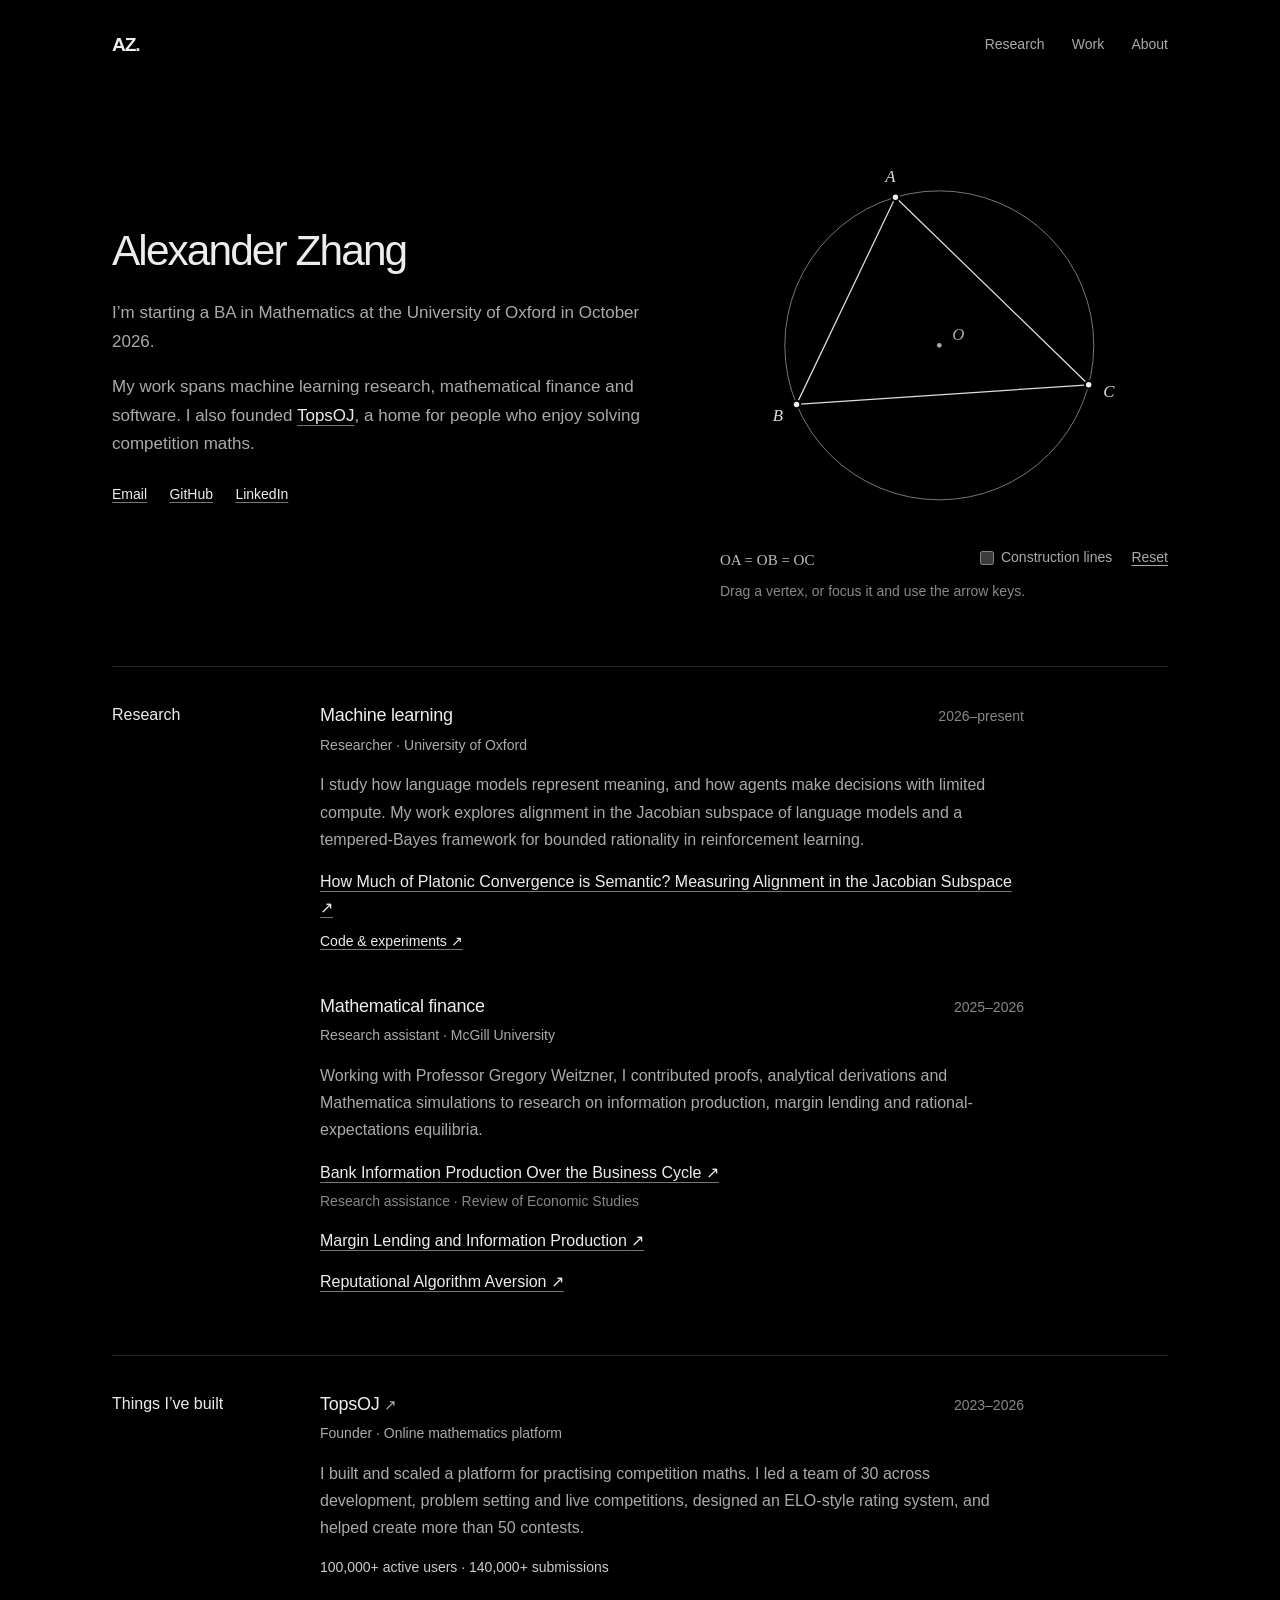
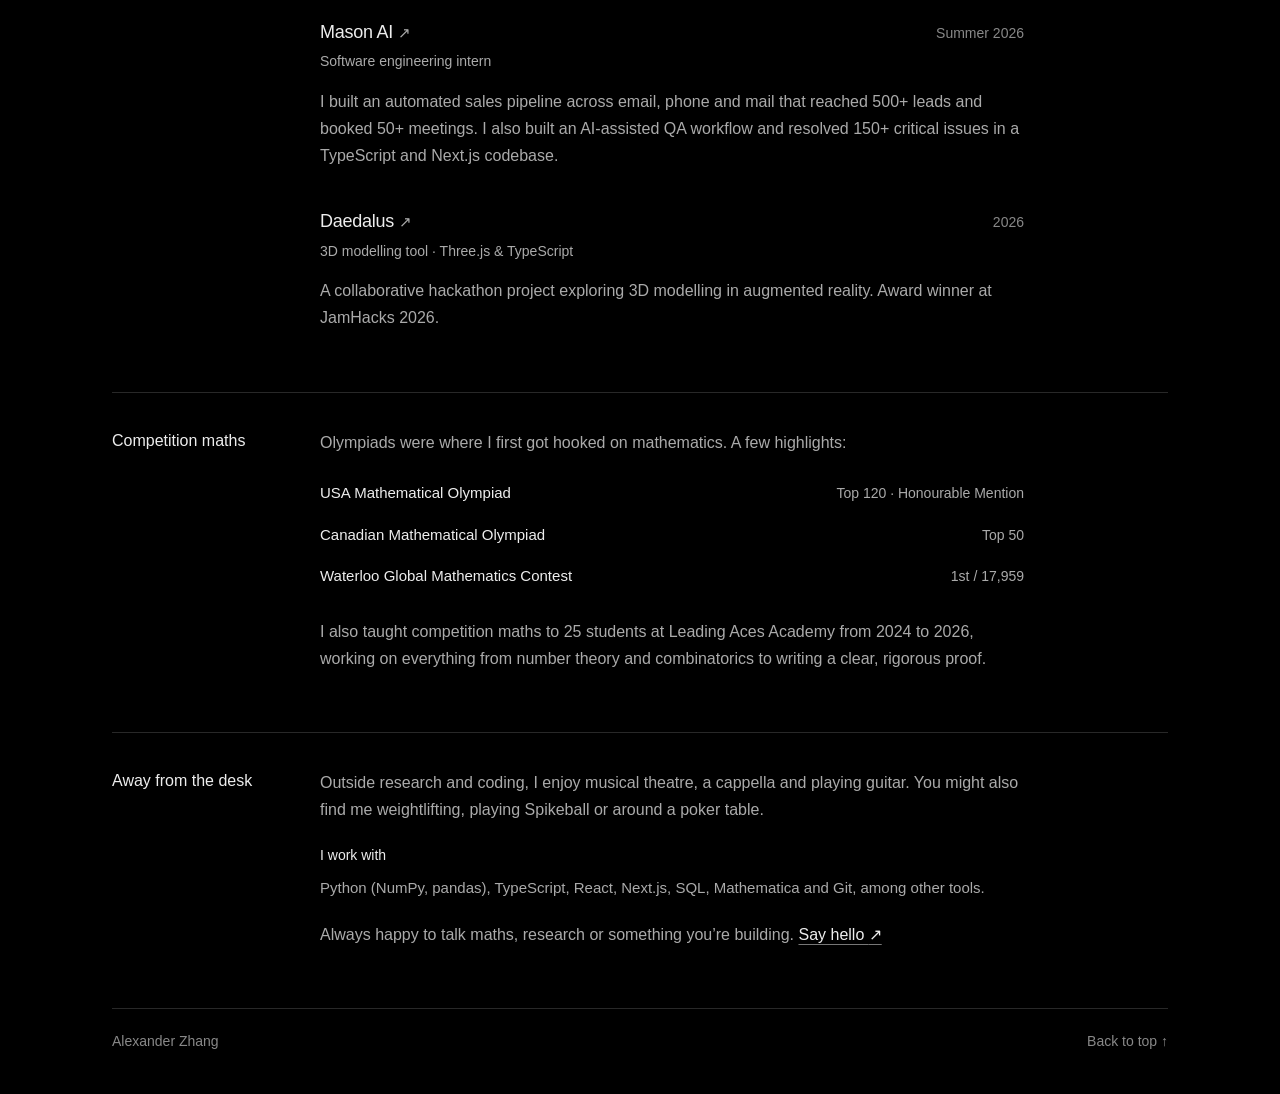
==== commit b8787005: "Replace metallic cards with an interactive olympiad geometry sketch" ====
--- a/index.html
+++ b/index.html
@@ -12,6 +12,7 @@
     <meta property="og:url" content="https://excelexx.github.io/">
     <link rel="canonical" href="https://excelexx.github.io/">
     <link rel="stylesheet" href="styles.css">
+    <script src="geometry.js" defer></script>
     <title>Alexander Zhang</title>
   </head>
   <body id="top">
@@ -28,27 +29,65 @@
 
       <main id="main" tabindex="-1">
         <section class="intro" aria-labelledby="name">
-          <p class="eyebrow">Mathematics · Machine learning · Software</p>
-          <h1 id="name">Alexander <span class="name-gradient">Zhang.</span></h1>
-          <div class="intro-bottom">
-            <div class="intro-copy">
-              <p>I like understanding how things work, then building something with what I learn.</p>
-              <p>I’m starting a BA in Mathematics at the University of Oxford in October 2026. My work spans machine learning research, mathematical finance and software. I also founded <a href="https://www.topsoj.com">TopsOJ</a>, a home for people who enjoy solving maths problems.</p>
-            </div>
+          <div class="intro-copy">
+            <h1 id="name">Alexander Zhang</h1>
+            <p>I’m starting a BA in Mathematics at the University of Oxford in October 2026.</p>
+            <p>My work spans machine learning research, mathematical finance and software. I also founded <a href="https://www.topsoj.com">TopsOJ</a>, a home for people who enjoy solving competition maths.</p>
             <ul class="contact-links" aria-label="Contact and profiles">
-              <li><a href="mailto:alexzhang200888@gmail.com">Email <span aria-hidden="true">↗</span></a></li>
-              <li><a href="https://github.com/excelexx">GitHub <span aria-hidden="true">↗</span></a></li>
-              <li><a href="https://www.linkedin.com/in/alexanderzhang314">LinkedIn <span aria-hidden="true">↗</span></a></li>
+              <li><a href="mailto:alexzhang200888@gmail.com">Email</a></li>
+              <li><a href="https://github.com/excelexx">GitHub</a></li>
+              <li><a href="https://www.linkedin.com/in/alexanderzhang314">LinkedIn</a></li>
             </ul>
           </div>
+
+          <figure class="geometry" aria-labelledby="geometry-caption">
+            <div class="geometry-stage">
+              <svg id="geometry-diagram" viewBox="0 0 480 440" role="img" aria-labelledby="diagram-title diagram-description">
+                <title id="diagram-title">Triangle ABC and its circumcircle</title>
+                <desc id="diagram-description">A circle passes through all three vertices of the triangle. Its centre O is equally distant from A, B and C.</desc>
+                <g id="construction-lines" class="construction-lines" visibility="hidden" aria-hidden="true">
+                  <line></line>
+                  <line></line>
+                  <line></line>
+                </g>
+                <circle id="circumcircle" class="circumcircle" cx="234.959411" cy="230.728368" r="165.529094"></circle>
+                <polygon id="triangle" class="triangle" points="188,72 82,294 395,273"></polygon>
+                <g id="circumcentre">
+                  <circle id="centre-point" cx="234.959411" cy="230.728368" r="2.5"></circle>
+                  <text id="centre-label" x="248.959411" y="225.728368">O</text>
+                </g>
+                <g class="vertex-drawing">
+                  <circle data-point="0" cx="188" cy="72" r="4"></circle>
+                  <circle data-point="1" cx="82" cy="294" r="4"></circle>
+                  <circle data-point="2" cx="395" cy="273" r="4"></circle>
+                  <text data-label="0" x="174" y="52">A</text>
+                  <text data-label="1" x="58" y="309">B</text>
+                  <text data-label="2" x="413" y="284">C</text>
+                </g>
+              </svg>
+              <div id="vertex-controls" hidden>
+                <button type="button" class="vertex-handle" data-vertex="0" aria-label="Move vertex A" aria-describedby="geometry-help" style="left:39.166667%;top:16.363636%"><span aria-hidden="true"></span></button>
+                <button type="button" class="vertex-handle" data-vertex="1" aria-label="Move vertex B" aria-describedby="geometry-help" style="left:17.083333%;top:66.818182%"><span aria-hidden="true"></span></button>
+                <button type="button" class="vertex-handle" data-vertex="2" aria-label="Move vertex C" aria-describedby="geometry-help" style="left:82.291667%;top:62.045455%"><span aria-hidden="true"></span></button>
+              </div>
+            </div>
+            <figcaption id="geometry-caption">
+              <span class="geometry-identity" id="geometry-status" aria-live="polite">OA = OB = OC</span>
+              <div class="geometry-controls" id="geometry-controls" hidden>
+                <label><input id="show-construction" type="checkbox"> Construction lines</label>
+                <button id="reset-geometry" type="button">Reset</button>
+              </div>
+            </figcaption>
+            <p class="geometry-help" id="geometry-help" hidden>Drag a vertex, or focus it and use the arrow keys.<span class="sr-only"> Hold Shift for larger steps. Home restores the selected vertex.</span></p>
+          </figure>
         </section>
 
         <section class="section" id="research" aria-labelledby="research-heading">
           <div class="section-label">
             <h2 id="research-heading">Research</h2>
           </div>
-          <div class="section-content card-grid">
-            <article class="entry entry--ml">
+          <div class="section-content">
+            <article class="entry">
               <div class="entry-heading">
                 <h3>Machine learning</h3>
                 <p class="date">2026–present</p>
@@ -61,7 +100,7 @@
               <p class="entry-links"><a href="https://github.com/excelexx/jspace-convergence">Code &amp; experiments <span aria-hidden="true">↗</span></a></p>
             </article>
 
-            <article class="entry entry--finance">
+            <article class="entry">
               <div class="entry-heading">
                 <h3>Mathematical finance</h3>
                 <p class="date">2025–2026</p>
@@ -84,22 +123,18 @@
           <div class="section-label">
             <h2 id="work-heading">Things I’ve built</h2>
           </div>
-          <div class="section-content card-grid">
-            <article class="entry entry--topsoj">
+          <div class="section-content">
+            <article class="entry">
               <div class="entry-heading">
                 <h3><a href="https://www.topsoj.com">TopsOJ <span aria-hidden="true">↗</span></a></h3>
                 <p class="date">2023–2026</p>
               </div>
               <p class="role">Founder · Online mathematics platform</p>
               <p>I built and scaled a platform for practising competition maths. I led a team of 30 across development, problem setting and live competitions, designed an ELO-style rating system, and helped create more than 50 contests.</p>
-              <dl class="stats">
-                <div><dt>Active users</dt><dd>100k+</dd></div>
-                <div><dt>Submissions</dt><dd>140k+</dd></div>
-                <div><dt>Contests</dt><dd>50+</dd></div>
-              </dl>
+              <p class="project-scale">100,000+ active users · 140,000+ submissions</p>
             </article>
 
-            <article class="entry entry--mason">
+            <article class="entry">
               <div class="entry-heading">
                 <h3><a href="https://usemason.ai">Mason AI <span aria-hidden="true">↗</span></a></h3>
                 <p class="date">Summer 2026</p>
@@ -108,7 +143,7 @@
               <p>I built an automated sales pipeline across email, phone and mail that reached 500+ leads and booked 50+ meetings. I also built an AI-assisted QA workflow and resolved 150+ critical issues in a TypeScript and Next.js codebase.</p>
             </article>
 
-            <article class="entry entry--daedalus">
+            <article class="entry">
               <div class="entry-heading">
                 <h3><a href="https://github.com/Festyve/Daedalus">Daedalus <span aria-hidden="true">↗</span></a></h3>
                 <p class="date">2026</p>
--- a/styles.css
+++ b/styles.css
@@ -1,322 +1,155 @@
 :root {
   color-scheme: dark;
-  --ink: #f5f5f7;
-  --secondary: #b1b1bd;
-  --rule: #ffffff1a;
+  --ink: #ededed;
+  --secondary: #aaa;
+  --muted: #888;
+  --rule: #282828;
   --paper: #000;
-  --surface: #101014;
-  --accent: #c2b0ff;
   font-family: Helvetica, "Helvetica Neue", Arial, sans-serif;
   font-size: 16px;
-  font-synthesis: none;
   -webkit-text-size-adjust: 100%;
 }
-
 * { box-sizing: border-box; }
 html { scroll-padding-top: 2rem; }
-body {
-  margin: 0;
-  color: var(--ink);
-  background: var(--paper);
-  line-height: 1.65;
-  -webkit-font-smoothing: antialiased;
-}
-::selection { color: #fff; background: #6543b1; }
-p, h1, h2, h3, ul, dl, dd { margin: 0; }
-a {
-  color: inherit;
-  text-decoration-color: #ffffff50;
-  text-decoration-thickness: 1px;
-  text-underline-offset: 0.2em;
-  transition: color 180ms ease, background-color 180ms ease, border-color 180ms ease;
-}
-a:hover { color: var(--accent); text-decoration-color: currentColor; }
-a:focus-visible { outline: 2px solid var(--accent); outline-offset: 5px; border-radius: 3px; }
-.page { width: min(100% - 5rem, 68rem); margin-inline: auto; }
+body { margin: 0; color: var(--ink); background: var(--paper); line-height: 1.7; -webkit-font-smoothing: antialiased; }
+p, h1, h2, h3, ul, dl, dd, figure { margin: 0; }
+[hidden] { display: none !important; }
+::selection { color: #000; background: #ddd; }
+a { color: inherit; text-decoration-color: #777; text-decoration-thickness: 1px; text-underline-offset: 0.22em; }
+a:hover { text-decoration-color: var(--ink); }
+a:focus-visible, button:focus-visible, input:focus-visible { outline: 2px solid var(--ink); outline-offset: 5px; }
+button, input { font: inherit; }
+button { color: inherit; }
+.page { width: min(100% - 5rem, 66rem); margin-inline: auto; }
+.site-header { display: flex; align-items: center; justify-content: space-between; gap: 1.5rem; padding-block: 1.8rem; }
+.wordmark { font-size: 1.2rem; font-weight: 600; letter-spacing: -0.06em; text-decoration: none; }
+nav { display: flex; flex-wrap: wrap; gap: 1.7rem; font-size: 0.875rem; color: var(--secondary); }
+nav a { text-decoration: none; }
+nav a:hover { color: var(--ink); text-decoration: underline; }
 
-.site-header {
-  display: flex;
-  align-items: center;
-  justify-content: space-between;
-  gap: 1.5rem;
-  padding-block: 1.75rem;
-  border-bottom: 1px solid var(--rule);
-}
-.wordmark {
+.intro { display: grid; grid-template-columns: minmax(0, 1fr) minmax(0, 28rem); gap: 4rem; align-items: center; padding-block: 2.5rem 4rem; }
+h1 { font-size: clamp(2rem, 3.5vw, 2.65rem); font-weight: 500; line-height: 1.2; letter-spacing: -0.045em; margin-bottom: 1.4rem; }
+.intro-copy > p { font-size: 1.0625rem; color: var(--secondary); }
+.intro-copy > p + p { margin-top: 1rem; }
+.intro-copy a { color: var(--ink); }
+.contact-links { display: flex; flex-wrap: wrap; gap: 1.4rem; list-style: none; padding: 0; margin-top: 1.5rem; font-size: 0.875rem; }
+
+.geometry { min-width: 0; width: 100%; }
+.geometry-stage { position: relative; width: 100%; aspect-ratio: 12 / 11; }
+#geometry-diagram { display: block; width: 100%; height: 100%; overflow: hidden; }
+#geometry-diagram circle, #geometry-diagram line, #geometry-diagram polygon { vector-effect: non-scaling-stroke; }
+.circumcircle { fill: none; stroke: #777; stroke-width: 1; }
+.triangle { fill: none; stroke: #ddd; stroke-width: 1.25; stroke-linejoin: round; }
+.construction-lines { stroke: #626262; stroke-width: 1; stroke-dasharray: 4 6; }
+#circumcentre { fill: #aaa; }
+#geometry-diagram text { font-family: Georgia, "Times New Roman", serif; font-style: italic; font-size: 18px; user-select: none; }
+.vertex-drawing circle { fill: #eee; stroke: #000; stroke-width: 2; }
+.vertex-drawing text { fill: #ddd; }
+.vertex-handle {
+  position: absolute;
   display: grid;
   place-items: center;
-  flex-shrink: 0;
-  width: 2.75rem;
-  height: 2.75rem;
-  border: 1px solid #ffffff30;
-  border-radius: 0.9rem;
-  background: linear-gradient(135deg, #3c2a60, #16263e);
-  color: #fff;
-  font-size: 1.2rem;
-  font-weight: 700;
-  letter-spacing: -0.07em;
-  text-decoration: none;
+  width: 44px;
+  height: 44px;
+  padding: 0;
+  transform: translate(-50%, -50%);
+  border: none;
+  border-radius: 50%;
+  background: transparent;
+  cursor: grab;
+  touch-action: none;
+  -webkit-tap-highlight-color: transparent;
 }
-.wordmark:hover { border-color: #bba1ed; color: #fff; }
-nav { display: flex; flex-wrap: wrap; gap: 0.3rem; font-size: 0.875rem; }
-nav a {
-  color: var(--secondary);
-  padding: 0.45rem 0.85rem;
-  border-radius: 2rem;
-  text-decoration: none;
-}
-nav a:hover, nav a:focus-visible { color: var(--ink); background: #ffffff0d; }
+.vertex-handle span { width: 18px; height: 18px; border: 1px solid transparent; border-radius: 50%; pointer-events: none; }
+.vertex-handle:hover span, .vertex-handle:focus-visible span, .vertex-handle.dragging span { border-color: #888; }
+.vertex-handle.dragging { cursor: grabbing; }
+.geometry figcaption { display: flex; flex-wrap: wrap; align-items: baseline; justify-content: space-between; gap: 0.5rem 1.25rem; }
+.geometry-identity { font-family: Georgia, "Times New Roman", serif; font-size: 0.9375rem; color: #bbb; }
+.geometry-identity.is-notice { font-family: inherit; font-size: 0.875rem; }
+.geometry-controls { display: flex; flex-wrap: wrap; align-items: center; gap: 1.2rem; font-size: 0.875rem; color: var(--secondary); }
+.geometry-controls label { display: inline-flex; align-items: center; gap: 0.45rem; cursor: pointer; padding-block: 0.35rem; }
+.geometry-controls input { width: 14px; height: 14px; margin: 0; accent-color: #ddd; }
+.geometry-controls button { padding: 0.35rem 0; border: 0; background: none; text-decoration: underline; text-underline-offset: 0.2em; cursor: pointer; }
+.geometry-controls button:hover { color: var(--ink); }
+.geometry-help { color: var(--muted); font-size: 0.875rem; margin-top: 0.35rem; line-height: 1.5; }
 
-.intro {
-  position: relative;
-  isolation: isolate;
-  padding-block: 5.5rem 5rem;
-}
-.intro::before {
-  content: "";
-  position: absolute;
-  inset: 0 -1rem;
-  z-index: -1;
-  pointer-events: none;
-  background:
-    radial-gradient(ellipse at 77% 32%, #6338ca36, transparent 48%),
-    radial-gradient(ellipse at 99% 62%, #1489ae24, transparent 43%),
-    radial-gradient(ellipse at 33% 22%, #76327416, transparent 45%);
-}
-.eyebrow {
-  display: inline-block;
-  padding: 0.35rem 0.8rem;
-  margin-bottom: 1.4rem;
-  border: 1px solid #c6b0ff2e;
-  border-radius: 2rem;
-  background: #9f7aff0a;
-  color: #d6c8ef;
-  font-size: 0.875rem;
-  line-height: 1.5;
-}
-h1 {
-  font-size: clamp(3rem, 8vw, 6rem);
-  line-height: 1.08;
-  font-weight: 600;
-  letter-spacing: -0.065em;
-}
-.name-gradient { color: #c9b3ff; display: inline-block; }
-@supports (background-clip: text) or (-webkit-background-clip: text) {
-  .name-gradient {
-    background: linear-gradient(105deg, #e2bdff 4%, #b49bff 44%, #7dd7ed 96%);
-    -webkit-background-clip: text;
-    background-clip: text;
-    color: transparent;
-  }
-}
-.intro-bottom { max-width: 43rem; margin-top: 1.75rem; }
-.intro-copy p:first-child { font-size: 1.25rem; line-height: 1.6; margin-bottom: 1rem; max-width: 35rem; }
-.intro-copy p + p { color: var(--secondary); }
-.intro-copy a { color: var(--ink); }
-.contact-links { display: flex; flex-wrap: wrap; gap: 0.65rem; list-style: none; padding: 0; margin-top: 1.75rem; }
-.contact-links a {
-  display: inline-flex;
-  align-items: center;
-  gap: 1.2rem;
-  padding: 0.65rem 1.1rem;
-  border: 1px solid #ffffff24;
-  border-radius: 2rem;
-  background: #ffffff06;
-  font-size: 0.875rem;
-  text-decoration: none;
-}
-.contact-links li:first-child a {
-  color: #171322;
-  background: linear-gradient(115deg, #d8c5ff, #b9d6ff);
-  border-color: transparent;
-}
-.contact-links a:hover, .contact-links a:focus-visible { border-color: #c2b0ff80; background-color: #ffffff12; }
-.contact-links li:first-child a:hover { color: #171322; border-color: #eee2ff; }
-a span[aria-hidden="true"] { display: inline-block; transition: transform 180ms ease; }
-
-.section { margin-bottom: 4.5rem; }
-.section-label { margin-bottom: 1.35rem; }
-h2 { font-size: 1.65rem; font-weight: 500; line-height: 1.25; letter-spacing: -0.035em; }
-.section-content { min-width: 0; }
-.card-grid { display: grid; grid-template-columns: repeat(2, minmax(0, 1fr)); gap: 1.25rem; }
-.entry {
-  --tone: 128, 106, 230;
-  --card-accent: #c9b8ff;
-  min-width: 0;
-  padding: 2rem;
-  border: 1px solid #ffffff1c;
-  border-radius: 1.35rem;
-  background:
-    radial-gradient(ellipse at 100% 0%, rgba(var(--tone), 0.16), transparent 65%),
-    linear-gradient(145deg, #111116, #0c0c10);
-  box-shadow: inset 0 1px 0 #ffffff04;
-  transition: border-color 200ms ease, transform 200ms ease, box-shadow 200ms ease;
-}
-.entry--ml { --tone: 146, 93, 246; --card-accent: #cbb2ff; }
-.entry--finance { --tone: 58, 145, 235; --card-accent: #9ccfff; }
-.entry--topsoj { --tone: 38, 181, 197; --card-accent: #8cdee3; }
-.entry--mason { --tone: 180, 99, 225; --card-accent: #deacfc; }
-.entry--daedalus { --tone: 211, 108, 154; --card-accent: #f1b1d0; }
-.entry:focus-within { border-color: rgba(var(--tone), 0.6); }
-.entry-heading { display: flex; flex-wrap: wrap; align-items: baseline; justify-content: space-between; gap: 0.5rem 1rem; }
-h3 { font-size: 1.35rem; font-weight: 500; line-height: 1.35; letter-spacing: -0.025em; }
+.section { display: grid; grid-template-columns: 10rem minmax(0, 1fr); gap: 3rem; margin-bottom: 3.75rem; padding-top: 2.25rem; border-top: 1px solid var(--rule); }
+h2 { font-size: 1rem; font-weight: 500; line-height: 1.5; }
+.section-content { min-width: 0; max-width: 44rem; }
+.entry + .entry { margin-top: 2.5rem; }
+.entry-heading { display: flex; flex-wrap: wrap; align-items: baseline; justify-content: space-between; gap: 0.4rem 1.5rem; }
+h3 { font-size: 1.125rem; font-weight: 500; line-height: 1.4; letter-spacing: -0.015em; }
 h3 a { text-decoration: none; }
-h3 a:hover { color: var(--card-accent); }
-h3 a span { font-size: 1rem; color: var(--card-accent); margin-left: 0.2rem; }
-.date { color: var(--secondary); font-size: 0.8125rem; white-space: nowrap; font-variant-numeric: tabular-nums; }
-.role { color: var(--card-accent); font-size: 0.875rem; line-height: 1.5; margin-top: 0.5rem; margin-bottom: 1.15rem; }
-.entry > p:not(.role, .entry-links) { color: var(--secondary); }
-.paper-link {
-  display: block;
-  margin-top: 1.4rem;
-  padding: 1rem 1.1rem;
-  background: rgba(var(--tone), 0.07);
-  border: 1px solid rgba(var(--tone), 0.27);
-  border-radius: 0.85rem;
-  font-size: 0.9375rem;
-  line-height: 1.65;
-  text-decoration: none;
-}
-.paper-link:hover { color: #fff; border-color: var(--card-accent); background: rgba(var(--tone), 0.14); }
-.paper-link span { color: var(--card-accent); }
-.entry-links { margin-top: 0.9rem; font-size: 0.875rem; }
-.entry-links a { color: var(--card-accent); }
-.paper-list { list-style: none; padding: 0; margin-top: 1.25rem; font-size: 0.9375rem; }
-.paper-list li + li { margin-top: 0.85rem; padding-top: 0.85rem; border-top: 1px solid var(--rule); }
-.paper-list a:hover { color: var(--card-accent); }
-.paper-note { display: block; color: var(--secondary); font-size: 0.8125rem; margin-top: 0.3rem; }
-
-.entry--topsoj { grid-column: 1 / -1; display: grid; grid-template-columns: minmax(0, 1.2fr) minmax(0, 1fr); column-gap: 3rem; }
-.entry--topsoj > :not(.stats) { grid-column: 1; }
-.stats {
-  grid-column: 2;
-  grid-row: 1 / 4;
-  align-self: center;
-  display: grid;
-  grid-template-columns: repeat(3, minmax(0, 1fr));
-  gap: 0;
-  padding: 1.5rem 0;
-  border: 1px solid #8cdee323;
-  border-radius: 1rem;
-  background: linear-gradient(140deg, #56bfc915, #658eee05);
-}
-.stats div { display: flex; flex-direction: column; padding-inline: 1rem; }
-.stats div + div { border-left: 1px solid #8cdee323; }
-.stats dt { color: var(--secondary); font-size: 0.8125rem; }
-.stats dd { order: -1; color: #bcebf2; font-size: clamp(1.7rem, 3vw, 2.4rem); font-weight: 500; letter-spacing: -0.055em; line-height: 1.25; margin-bottom: 0.45rem; font-variant-numeric: tabular-nums; }
-
-.section-intro { color: var(--secondary); margin-bottom: 1.25rem; }
-.distinctions { display: grid; grid-template-columns: repeat(3, minmax(0, 1fr)); gap: 1rem; margin-bottom: 1.4rem; }
-.distinctions div {
-  display: flex;
-  flex-direction: column;
-  justify-content: center;
-  gap: 0.7rem;
-  padding: 1.5rem;
-  border: 1px solid var(--rule);
-  border-radius: 1rem;
-  background: linear-gradient(140deg, #18151f, #0e0e12);
-}
-.distinctions dt { color: var(--secondary); font-size: 0.875rem; }
-.distinctions dd { order: -1; font-size: 1.15rem; line-height: 1.45; letter-spacing: -0.025em; font-weight: 500; }
-.distinctions + p { color: var(--secondary); max-width: 48rem; }
-.about-copy {
-  display: grid;
-  grid-template-columns: minmax(0, 1.15fr) minmax(0, 1fr);
-  gap: 1.75rem 3rem;
-  padding: 2rem;
-  border: 1px solid var(--rule);
-  border-radius: 1.35rem;
-  background: radial-gradient(ellipse at 100% 100%, #8463bf18, transparent 65%), #0e0e12;
-}
+h3 a:hover { text-decoration: underline; }
+h3 a span { font-size: 0.9375rem; color: var(--secondary); }
+.date { font-size: 0.875rem; color: var(--muted); white-space: nowrap; font-variant-numeric: tabular-nums; }
+.role { color: var(--secondary); font-size: 0.875rem; margin-top: 0.3rem; margin-bottom: 0.85rem; }
+.entry > p:not(.role, .entry-links, .project-scale) { color: var(--secondary); }
+.paper-link { display: block; margin-top: 1rem; line-height: 1.6; }
+.entry-links { font-size: 0.875rem; margin-top: 0.6rem; }
+.paper-list { list-style: none; padding: 0; margin-top: 1rem; }
+.paper-list li + li { margin-top: 0.85rem; }
+.paper-note { display: block; color: var(--muted); font-size: 0.875rem; margin-top: 0.2rem; }
+.project-scale { color: #ccc; font-size: 0.875rem; margin-top: 0.9rem; }
+.section-intro { color: var(--secondary); margin-bottom: 1rem; }
+.distinctions { margin-bottom: 1.3rem; }
+.distinctions div { display: flex; flex-wrap: wrap; justify-content: space-between; align-items: baseline; gap: 0.2rem 1.5rem; padding-block: 0.5rem; }
+.distinctions dt { font-size: 0.9375rem; }
+.distinctions dd { color: var(--secondary); font-size: 0.875rem; }
+.distinctions + p { color: var(--secondary); }
 .about-copy > p { color: var(--secondary); }
-.small-label { display: block; color: var(--ink); font-size: 0.875rem; margin-bottom: 0.6rem; }
+.about-copy > p + p { margin-top: 1.3rem; }
 .toolkit { font-size: 0.9375rem; }
-.say-hello { grid-column: 1 / -1; padding-top: 1.5rem; border-top: 1px solid var(--rule); }
-.say-hello a { display: inline-block; color: #d4c3ff; white-space: nowrap; }
-.site-footer { display: flex; justify-content: space-between; gap: 1.5rem; padding-block: 1.5rem 3rem; border-top: 1px solid var(--rule); color: var(--secondary); font-size: 0.875rem; }
+.small-label { display: block; font-size: 0.875rem; color: var(--ink); margin-bottom: 0.4rem; }
+.say-hello a { color: var(--ink); display: inline-block; }
+.site-footer { display: flex; flex-wrap: wrap; justify-content: space-between; gap: 1.5rem; color: var(--muted); border-top: 1px solid var(--rule); padding-block: 1.3rem 2.5rem; font-size: 0.875rem; }
 .site-footer a { text-decoration: none; }
-
-.skip-link { position: absolute; top: -6rem; left: 1rem; z-index: 5; padding: 0.6rem 1rem; color: #000; background: #ded0ff; }
+.site-footer a:hover { color: var(--ink); text-decoration: underline; }
+.skip-link { position: absolute; top: -6rem; left: 1rem; z-index: 5; padding: 0.6rem 1rem; color: #000; background: #eee; }
 .skip-link:focus { top: 1rem; }
-
-@media (hover: hover) {
-  .entry:hover { border-color: rgba(var(--tone), 0.45); box-shadow: inset 0 1px 0 #ffffff08, 0 12px 35px #0003; }
-}
-@media (hover: hover) and (prefers-reduced-motion: no-preference) {
-  .entry:hover { transform: translateY(-3px); }
-  a:hover > span[aria-hidden="true"] { transform: translate(2px, -2px); }
-}
-@media (prefers-reduced-motion: reduce) {
-  *, *::before, *::after { transition: none !important; }
-}
-@media (forced-colors: active) {
-  .name-gradient { background: none; color: CanvasText; }
-  .intro::before { display: none; }
-  .entry, .distinctions div, .about-copy, .stats { border-color: CanvasText; }
-}
+.sr-only { position: absolute; width: 1px; height: 1px; padding: 0; margin: -1px; overflow: hidden; clip-path: inset(50%); white-space: nowrap; border: 0; }
 
 @media (max-width: 900px) {
   .page { width: calc(100% - 3rem); }
-  .intro { padding-block: 4.5rem 4rem; }
-  .entry { padding: 1.5rem; }
-  .entry--topsoj { grid-template-columns: minmax(0, 1fr); }
-  .stats { grid-column: 1; grid-row: auto; margin-top: 1.75rem; }
-  .stats dd { font-size: 2.2rem; }
-  .about-copy { gap: 1.5rem 2rem; }
-  .distinctions div { padding: 1.25rem; }
+  .intro { grid-template-columns: minmax(0, 1fr) minmax(0, 23rem); gap: 2rem; }
+  .section { grid-template-columns: 8rem minmax(0, 1fr); gap: 2rem; }
 }
-@media (max-width: 700px) {
-  .card-grid { grid-template-columns: minmax(0, 1fr); }
-  .section { margin-bottom: 3.5rem; }
-  .about-copy { grid-template-columns: minmax(0, 1fr); padding: 1.5rem; }
-  .distinctions { grid-template-columns: minmax(0, 1fr); gap: 0.75rem; }
-  .distinctions div { gap: 0.4rem; }
+@media (max-width: 740px) {
+  .intro { grid-template-columns: minmax(0, 1fr); gap: 2rem; padding-block: 2rem 3rem; }
+  .intro-copy { max-width: 34rem; }
+  .geometry { max-width: 28rem; justify-self: center; }
+  .section { grid-template-columns: minmax(0, 1fr); gap: 1.2rem; margin-bottom: 3rem; padding-top: 1.75rem; }
+  .section-content { max-width: none; }
 }
 @media (max-width: 480px) {
   .page { width: calc(100% - 2.5rem); }
-  .site-header { gap: 0.75rem; padding-block: 1.25rem; }
-  nav { gap: 0; }
-  nav a { padding-inline: 0.6rem; }
-  .intro { padding-block: 3.5rem; }
-  .eyebrow { font-size: 0.75rem; padding-inline: 0.65rem; }
-  h1 { font-size: clamp(3rem, 12vw, 3.6rem); }
-  .intro-copy p:first-child { font-size: 1.125rem; }
-  .contact-links { gap: 0.5rem; }
-  .contact-links a { gap: 0.6rem; padding: 0.55rem 0.85rem; }
-  h2 { font-size: 1.45rem; }
-  .entry { padding: 1.25rem; border-radius: 1.15rem; }
-  .entry-heading { flex-direction: column; gap: 0.3rem; }
-  .stats { padding-block: 1.25rem; }
-  .stats div { padding-inline: 0.5rem; }
-  .stats dd { font-size: 1.65rem; }
-  .stats dt { font-size: 0.75rem; }
-  .paper-link { padding: 0.9rem; }
-  .about-copy { padding: 1.25rem; }
+  .site-header { padding-block: 1.3rem; gap: 1rem; }
+  nav { gap: 1.15rem; }
+  h1 { font-size: 2rem; }
+  .intro-copy > p { font-size: 1rem; }
+  .geometry figcaption { gap: 0.3rem; }
+  .geometry-controls { gap: 1rem; }
+  .geometry-help { font-size: 0.8125rem; }
+  #geometry-diagram text { font-size: 24px; }
+  .entry-heading { flex-direction: column; gap: 0.15rem; }
+  .distinctions div { flex-direction: column; gap: 0.1rem; }
 }
-
-@media (max-width: 380px) {
-  .stats { grid-template-columns: minmax(0, 1fr); padding: 0.25rem 1rem; }
-  .stats div { flex-direction: row; justify-content: space-between; align-items: baseline; padding: 0.7rem 0; gap: 1rem; }
-  .stats div + div { border-left: 0; border-top: 1px solid #8cdee323; }
-  .stats dt { font-size: 0.875rem; }
-  .stats dd { order: 0; margin-bottom: 0; }
+@media (forced-colors: active) {
+  .circumcircle, .triangle, .construction-lines { stroke: CanvasText; }
+  #circumcentre, .vertex-drawing circle, .vertex-drawing text { fill: CanvasText; }
+  .vertex-drawing circle { stroke: Canvas; }
+  .vertex-handle span { border-color: CanvasText; }
 }
-
 @media print {
-  :root { color-scheme: light; --ink: #171717; --secondary: #595959; --rule: #ddd; --paper: #fff; --accent: #171717; }
+  :root { color-scheme: light; --ink: #171717; --secondary: #444; --muted: #555; --rule: #ccc; --paper: #fff; }
   .page { width: 100%; }
-  .site-header, .contact-links, .site-footer, .skip-link, .intro::before { display: none; }
-  .intro { padding-block: 0 2rem; }
-  h1 { font-size: 3rem; }
-  .name-gradient { color: var(--ink); background: none; }
-  .card-grid, .about-copy, .distinctions { display: block; }
-  .entry, .about-copy, .distinctions div { background: #fff; box-shadow: none; border-color: #ddd; break-inside: avoid; margin-bottom: 1rem; }
-  .entry { display: block; --card-accent: #171717; padding: 1.2rem; }
-  .section { margin-bottom: 2rem; }
-  .stats { background: #fff; border-color: #ddd; margin-top: 1.25rem; }
-  .stats dd, .say-hello a { color: var(--ink); }
-  .stats div + div { border-color: #ddd; }
-  .paper-link { background: #fff; border-color: #ddd; }
-  .about-copy > p + p { margin-top: 1rem; }
+  .site-header, .contact-links, .site-footer, .skip-link, .geometry-controls, .geometry-help, #vertex-controls { display: none; }
+  .intro { padding-block: 0 2rem; gap: 2rem; }
+  .intro-copy > p { font-size: 0.875rem; }
+  .section { margin-bottom: 2rem; padding-top: 1.5rem; }
+  .entry, .geometry { break-inside: avoid; }
+  .triangle { stroke: #222; }
+  .vertex-drawing circle { fill: #222; stroke: #fff; }
+  .vertex-drawing text { fill: #222; }
+  .geometry-identity, .project-scale { color: #444; }
 }
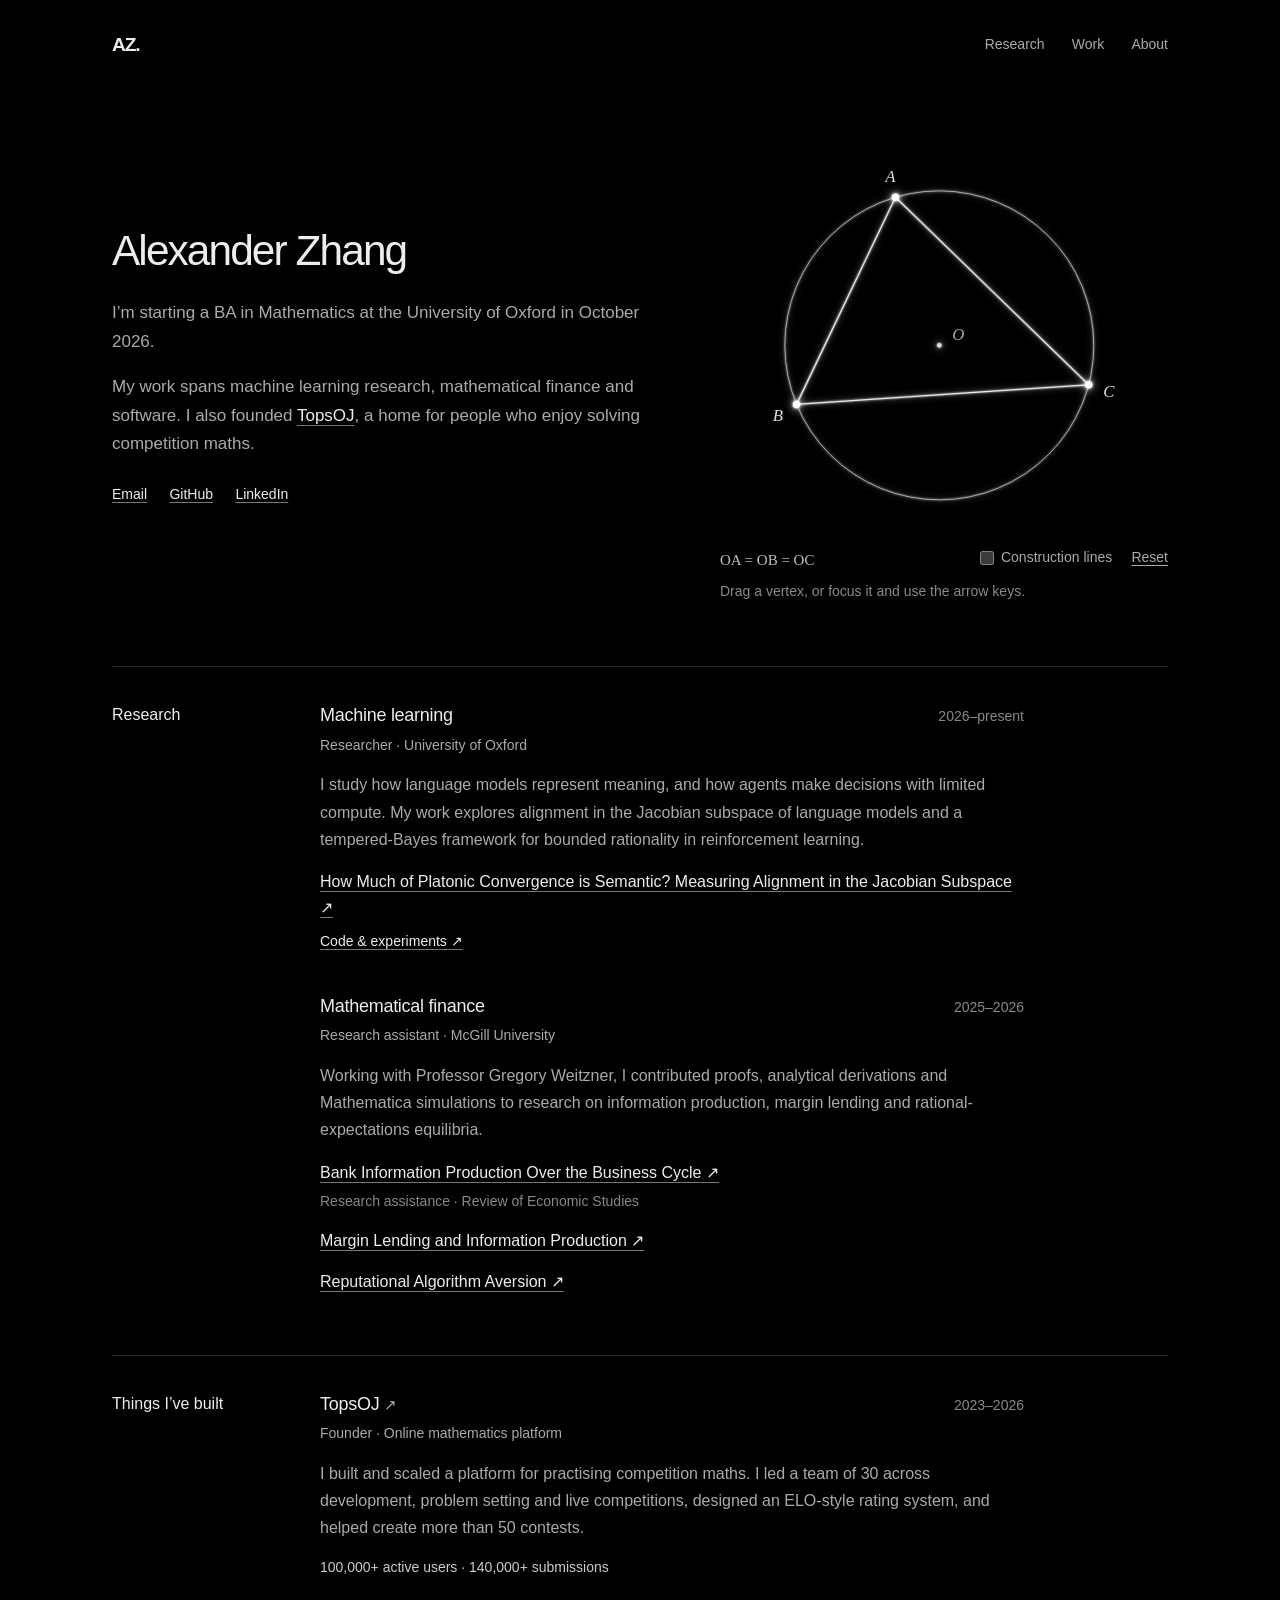
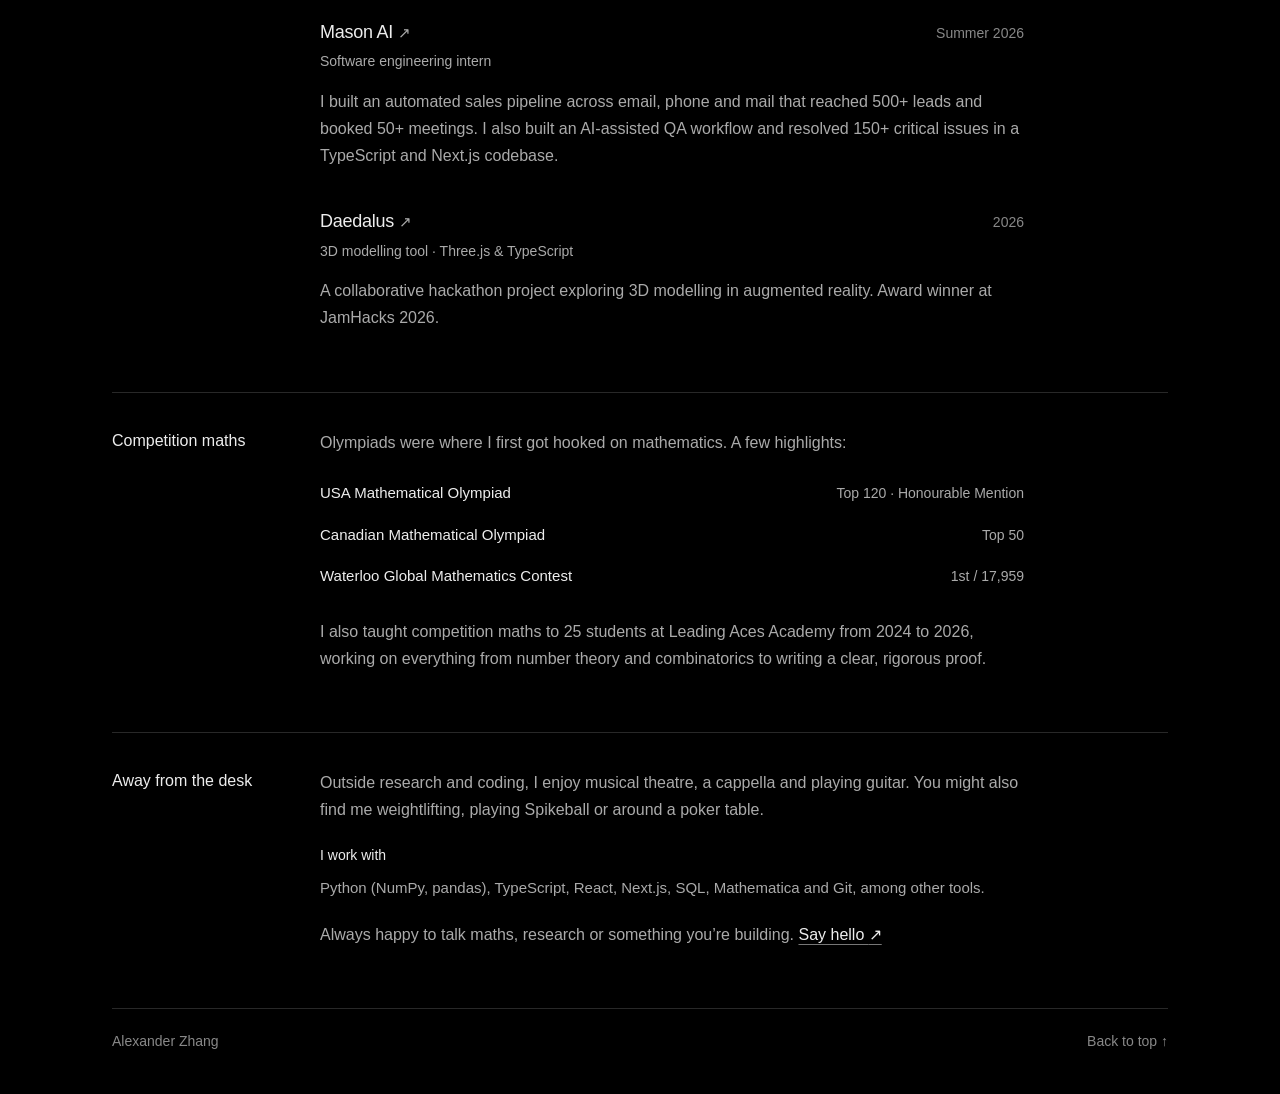
==== commit ec191551: "Add soft monochrome glow to the geometry construction" ====
--- a/index.html
+++ b/index.html
@@ -45,6 +45,30 @@
               <svg id="geometry-diagram" viewBox="0 0 480 440" role="img" aria-labelledby="diagram-title diagram-description">
                 <title id="diagram-title">Triangle ABC and its circumcircle</title>
                 <desc id="diagram-description">A circle passes through all three vertices of the triangle. Its centre O is equally distant from A, B and C.</desc>
+                <defs>
+                  <!-- Keep filter surfaces bounded even when dragging produces a very large circle. -->
+                  <filter id="line-glow" filterUnits="userSpaceOnUse" x="-16" y="-16" width="512" height="472" color-interpolation-filters="sRGB">
+                    <feGaussianBlur in="SourceGraphic" stdDeviation="4" result="halo"></feGaussianBlur>
+                    <feComponentTransfer in="halo" result="soft-halo">
+                      <feFuncA type="linear" slope="0.7"></feFuncA>
+                    </feComponentTransfer>
+                    <feGaussianBlur in="SourceGraphic" stdDeviation="1.1" result="near-glow"></feGaussianBlur>
+                    <feMerge>
+                      <feMergeNode in="soft-halo"></feMergeNode>
+                      <feMergeNode in="near-glow"></feMergeNode>
+                      <feMergeNode in="SourceGraphic"></feMergeNode>
+                    </feMerge>
+                  </filter>
+                  <filter id="point-glow" filterUnits="userSpaceOnUse" x="-16" y="-16" width="512" height="472" color-interpolation-filters="sRGB">
+                    <feGaussianBlur in="SourceGraphic" stdDeviation="5" result="halo"></feGaussianBlur>
+                    <feGaussianBlur in="SourceGraphic" stdDeviation="1.5" result="near-glow"></feGaussianBlur>
+                    <feMerge>
+                      <feMergeNode in="halo"></feMergeNode>
+                      <feMergeNode in="near-glow"></feMergeNode>
+                      <feMergeNode in="SourceGraphic"></feMergeNode>
+                    </feMerge>
+                  </filter>
+                </defs>
                 <g id="construction-lines" class="construction-lines" visibility="hidden" aria-hidden="true">
                   <line></line>
                   <line></line>
--- a/styles.css
+++ b/styles.css
@@ -38,12 +38,13 @@
 .geometry-stage { position: relative; width: 100%; aspect-ratio: 12 / 11; }
 #geometry-diagram { display: block; width: 100%; height: 100%; overflow: hidden; }
 #geometry-diagram circle, #geometry-diagram line, #geometry-diagram polygon { vector-effect: non-scaling-stroke; }
-.circumcircle { fill: none; stroke: #777; stroke-width: 1; }
-.triangle { fill: none; stroke: #ddd; stroke-width: 1.25; stroke-linejoin: round; }
-.construction-lines { stroke: #626262; stroke-width: 1; stroke-dasharray: 4 6; }
+.circumcircle { fill: none; stroke: #aaa; stroke-width: 1; filter: url(#line-glow); }
+.triangle { fill: none; stroke: #e8e8e8; stroke-width: 1.25; stroke-linejoin: round; filter: url(#line-glow); }
+.construction-lines { stroke: #777; stroke-width: 1; stroke-dasharray: 4 6; }
 #circumcentre { fill: #aaa; }
+#centre-point { fill: #ddd; filter: url(#point-glow); }
 #geometry-diagram text { font-family: Georgia, "Times New Roman", serif; font-style: italic; font-size: 18px; user-select: none; }
-.vertex-drawing circle { fill: #eee; stroke: #000; stroke-width: 2; }
+.vertex-drawing circle { fill: #fff; stroke: none; filter: url(#point-glow); }
 .vertex-drawing text { fill: #ddd; }
 .vertex-handle {
   position: absolute;
@@ -61,7 +62,7 @@
   -webkit-tap-highlight-color: transparent;
 }
 .vertex-handle span { width: 18px; height: 18px; border: 1px solid transparent; border-radius: 50%; pointer-events: none; }
-.vertex-handle:hover span, .vertex-handle:focus-visible span, .vertex-handle.dragging span { border-color: #888; }
+.vertex-handle:hover span, .vertex-handle:focus-visible span, .vertex-handle.dragging span { border-color: #bbb; box-shadow: 0 0 9px #ffffff40, inset 0 0 6px #ffffff20; }
 .vertex-handle.dragging { cursor: grabbing; }
 .geometry figcaption { display: flex; flex-wrap: wrap; align-items: baseline; justify-content: space-between; gap: 0.5rem 1.25rem; }
 .geometry-identity { font-family: Georgia, "Times New Roman", serif; font-size: 0.9375rem; color: #bbb; }
@@ -135,10 +136,11 @@
   .distinctions div { flex-direction: column; gap: 0.1rem; }
 }
 @media (forced-colors: active) {
+  .circumcircle, .triangle, #centre-point, .vertex-drawing circle { filter: none; }
   .circumcircle, .triangle, .construction-lines { stroke: CanvasText; }
-  #circumcentre, .vertex-drawing circle, .vertex-drawing text { fill: CanvasText; }
+  #circumcentre, #centre-point, .vertex-drawing circle, .vertex-drawing text { fill: CanvasText; }
   .vertex-drawing circle { stroke: Canvas; }
-  .vertex-handle span { border-color: CanvasText; }
+  .vertex-handle span { border-color: CanvasText; box-shadow: none !important; }
 }
 @media print {
   :root { color-scheme: light; --ink: #171717; --secondary: #444; --muted: #555; --rule: #ccc; --paper: #fff; }
@@ -148,7 +150,10 @@
   .intro-copy > p { font-size: 0.875rem; }
   .section { margin-bottom: 2rem; padding-top: 1.5rem; }
   .entry, .geometry { break-inside: avoid; }
+  .circumcircle, .triangle, #centre-point, .vertex-drawing circle { filter: none; }
+  .circumcircle { stroke: #777; }
   .triangle { stroke: #222; }
+  #circumcentre, #centre-point { fill: #444; }
   .vertex-drawing circle { fill: #222; stroke: #fff; }
   .vertex-drawing text { fill: #222; }
   .geometry-identity, .project-scale { color: #444; }
